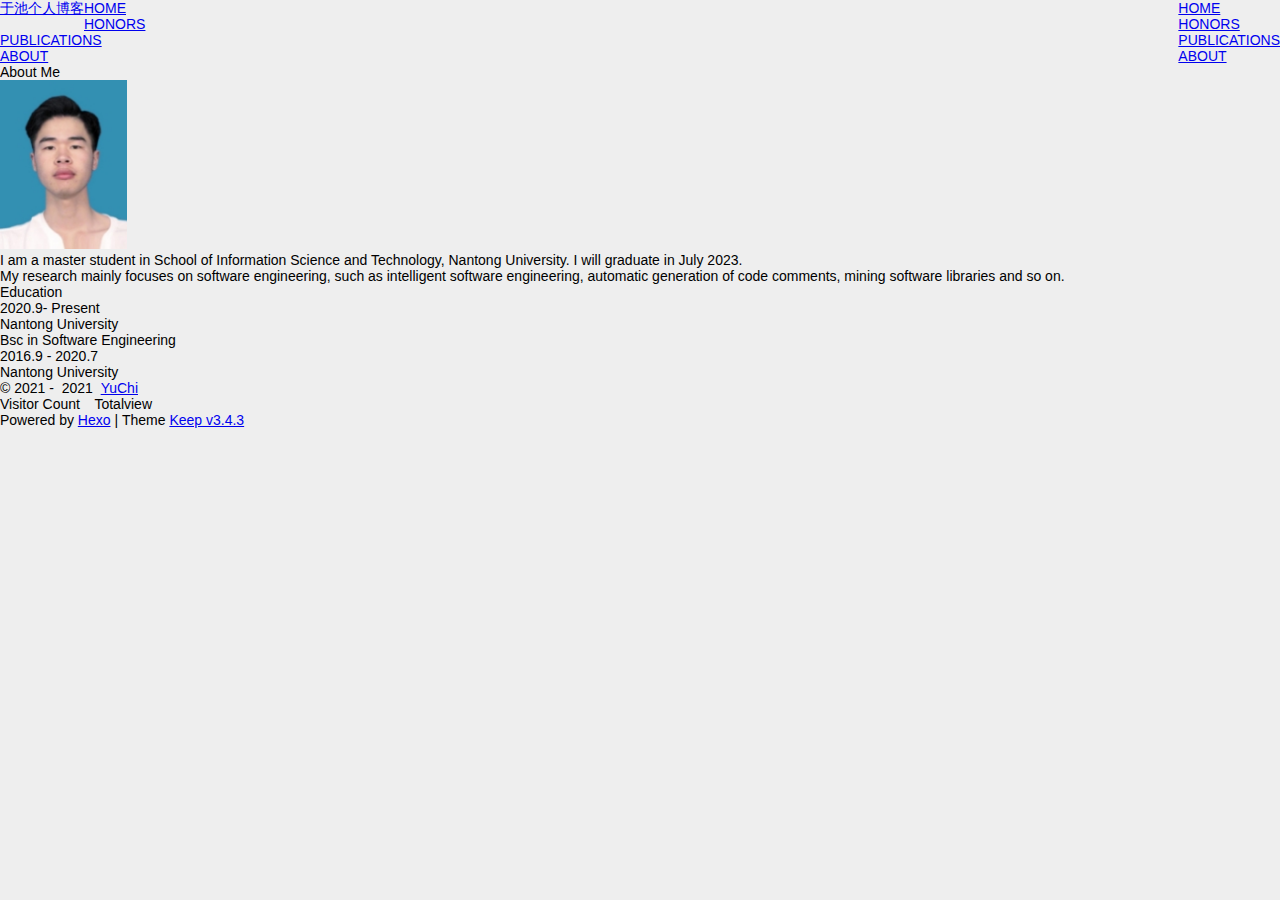
==== about/index.html @ d798348e "Site updated: 2021-12-23 14:51:44" ====
<!DOCTYPE html>
<html lang="en">
<head>
    <meta charset="utf-8">
    <meta name="viewport" content="width=device-width, initial-scale=1, maximum-scale=1">
    <meta name="keywords" content="Hexo Theme Keep">
    <meta name="description" content="Hexo Theme Keep">
    <meta name="author" content="YuChi">
    
    <title>
        
            About |
        
        于池个人博客
    </title>
    
<link rel="stylesheet" href="/css/style.css">

    <link rel="shortcut icon" href="/images/logo.svg">
    <link rel="stylesheet" href="//cdn.jsdelivr.net/npm/hexo-theme-keep@3.4.3/source/css/font-awesome.min.css">
    <script id="hexo-configurations">
    let KEEP = window.KEEP || {};
    KEEP.hexo_config = {"hostname":"example.com","root":"/","language":"en"};
    KEEP.theme_config = {"toc":{"enable":true,"number":true,"expand_all":true,"init_open":true},"style":{"primary_color":"#00CC66","avatar":"/images/touxiang.jpg","favicon":"/images/logo.svg","article_img_align":"left","left_side_width":"260px","content_max_width":"920px","hover":{"shadow":true,"scale":true},"first_screen":{"enable":true,"background_img":"/images/bg.svg","description":"Learning and loving it."},"scroll":{"progress_bar":{"enable":false},"percent":{"enable":true}}},"local_search":{"enable":false,"preload":false},"code_copy":{"enable":true,"style":"default"},"pjax":{"enable":true},"lazyload":{"enable":false},"version":"3.4.3"};
    KEEP.language_ago = {"second":"%s seconds ago","minute":"%s minutes ago","hour":"%s hours ago","day":"%s days ago","week":"%s weeks ago","month":"%s months ago","year":"%s years ago"};
  </script>
<meta name="generator" content="Hexo 5.4.0"></head>


<body>
<div class="progress-bar-container">
    

    
        <span class="pjax-progress-bar"></span>
        <span class="pjax-progress-icon">
            <i class="fas fa-circle-notch fa-spin"></i>
        </span>
    
</div>


<main class="page-container">

    

    <div class="page-main-content">

        <div class="page-main-content-top">
            <header class="header-wrapper">

    <div class="header-content">
        <div class="left">
            
            <a class="logo-title" href="/">
                于池个人博客
            </a>
        </div>

        <div class="right">
            <div class="pc">
                <ul class="menu-list">
                    
                        <li class="menu-item">
                            <a class=""
                               href="/"
                            >
                                HOME
                            </a>
                        </li>
                    
                        <li class="menu-item">
                            <a class=""
                               href="/honors"
                            >
                                HONORS
                            </a>
                        </li>
                    
                        <li class="menu-item">
                            <a class=""
                               href="/publications"
                            >
                                PUBLICATIONS
                            </a>
                        </li>
                    
                        <li class="menu-item">
                            <a class="active"
                               href="/about"
                            >
                                ABOUT
                            </a>
                        </li>
                    
                    
                </ul>
            </div>
            <div class="mobile">
                
                <div class="icon-item menu-bar">
                    <div class="menu-bar-middle"></div>
                </div>
            </div>
        </div>
    </div>

    <div class="header-drawer">
        <ul class="drawer-menu-list">
            
                <li class="drawer-menu-item flex-center">
                    <a class=""
                       href="/">HOME</a>
                </li>
            
                <li class="drawer-menu-item flex-center">
                    <a class=""
                       href="/honors">HONORS</a>
                </li>
            
                <li class="drawer-menu-item flex-center">
                    <a class=""
                       href="/publications">PUBLICATIONS</a>
                </li>
            
                <li class="drawer-menu-item flex-center">
                    <a class="active"
                       href="/about">ABOUT</a>
                </li>
            
        </ul>
    </div>

    <div class="window-mask"></div>

</header>


        </div>

        
        <div class="page-main-content-middle">

            
            <div class="main-content">

                
                    <div class="fade-in-down-animation">
    <div class="page-template-container">
        
        
        <div class="page-template-content markdown-body">
            
                <h2 id="About-Me"><a href="#About-Me" class="headerlink" title="About Me"></a>About Me</h2><img src="..\images\yc.jpg" alt="avatar" style="zoom: 99%;" />

<p>I am a master student in School of Information Science and Technology, Nantong University. I will graduate in July 2023.</p>
<p>My research mainly focuses on software engineering, such as intelligent software engineering, automatic generation of code comments, mining software libraries and so on.</p>
<h2 id="Education"><a href="#Education" class="headerlink" title="Education"></a>Education</h2><p>2020.9- Present</p>
<p>Nantong University</p>
<h5 id="Bsc-in-Software-Engineering"><a href="#Bsc-in-Software-Engineering" class="headerlink" title="Bsc in Software Engineering"></a>Bsc in Software Engineering</h5><p>2016.9 - 2020.7</p>
<p>Nantong University</p>

            
        </div>
        <div class="page-template-comments">
            
        </div>
    </div>
</div>


                
            </div>
            
        </div>
        
        <div class="page-main-content-bottom">
            <footer class="footer">
    <div class="info-container">
        <div class="copyright-info info-item">
            &copy;
            
              <span>2021</span>&nbsp;-&nbsp;
            
            2021&nbsp;<i class="fas fa-heart icon-animate"></i>&nbsp;<a href="/">YuChi</a>
        </div>
        
            <script async data-pjax src="//busuanzi.ibruce.info/busuanzi/2.3/busuanzi.pure.mini.js"></script>
            <div class="website-count info-item">
                
                    <span id="busuanzi_container_site_uv">
                        Visitor Count&nbsp;<span id="busuanzi_value_site_uv"></span>&ensp;
                    </span>
                
                
                    <span id="busuanzi_container_site_pv">
                        Totalview&nbsp;<span id="busuanzi_value_site_pv"></span>
                    </span>
                
            </div>
        
        <div class="theme-info info-item">
            Powered by <a target="_blank" href="https://hexo.io">Hexo</a>&nbsp;|&nbsp;Theme&nbsp;<a class="theme-version" target="_blank" href="https://github.com/XPoet/hexo-theme-keep">Keep v3.4.3</a>
        </div>
        
    </div>
</footer>

        </div>
    </div>

    

    <div class="right-bottom-side-tools">
        <div class="side-tools-container">
    <ul class="side-tools-list">
        <li class="tools-item tool-font-adjust-plus flex-center">
            <i class="fas fa-search-plus"></i>
        </li>

        <li class="tools-item tool-font-adjust-minus flex-center">
            <i class="fas fa-search-minus"></i>
        </li>

        <li class="tools-item tool-expand-width flex-center">
            <i class="fas fa-arrows-alt-h"></i>
        </li>

        <li class="tools-item tool-dark-light-toggle flex-center">
            <i class="fas fa-moon"></i>
        </li>

        <!-- rss -->
        

        

        <li class="tools-item tool-scroll-to-bottom flex-center">
            <i class="fas fa-arrow-down"></i>
        </li>
    </ul>

    <ul class="exposed-tools-list">
        <li class="tools-item tool-toggle-show flex-center">
            <i class="fas fa-cog fa-spin"></i>
        </li>
        
            <li class="tools-item tool-scroll-to-top flex-center">
                <i class="arrow-up fas fa-arrow-up"></i>
                <span class="percent"></span>
            </li>
        
    </ul>
</div>

    </div>

    

    <div class="image-viewer-container">
    <img src="">
</div>


    

</main>



<script src="//cdn.jsdelivr.net/npm/hexo-theme-keep@3.4.3/source/js/utils.js"></script><script src="//cdn.jsdelivr.net/npm/hexo-theme-keep@3.4.3/source/js/main.js"></script><script src="//cdn.jsdelivr.net/npm/hexo-theme-keep@3.4.3/source/js/header-shrink.js"></script><script src="//cdn.jsdelivr.net/npm/hexo-theme-keep@3.4.3/source/js/back2top.js"></script><script src="//cdn.jsdelivr.net/npm/hexo-theme-keep@3.4.3/source/js/dark-light-toggle.js"></script>




    <script src="//cdn.jsdelivr.net/npm/hexo-theme-keep@3.4.3/source/js/code-copy.js"></script>




<div class="post-scripts pjax">
    
</div>


    <script src="//cdn.jsdelivr.net/npm/hexo-theme-keep@3.4.3/source/js/libs/pjax.min.js"></script>
<script>
    window.addEventListener('DOMContentLoaded', () => {
        window.pjax = new Pjax({
            selectors: [
                'head title',
                '.page-container',
                '.pjax'
            ],
            history: true,
            debug: false,
            cacheBust: false,
            timeout: 0,
            analytics: false,
            currentUrlFullReload: false,
            scrollRestoration: false,
            // scrollTo: true,
        });

        document.addEventListener('pjax:send', () => {
            KEEP.utils.pjaxProgressBarStart();
        });

        document.addEventListener('pjax:complete', () => {
            KEEP.utils.pjaxProgressBarEnd();
            window.pjax.executeScripts(document.querySelectorAll('script[data-pjax], .pjax script'));
            KEEP.refresh();
        });
    });
</script>



</body>
</html>
---- css/style.css ----
body {
  width: 100%;
}
body:before,
body:after {
  content: "";
  display: table;
}
body:after {
  clear: both;
}
html,
body,
div,
span,
applet,
object,
iframe,
h1,
h2,
h3,
h4,
h5,
h6,
p,
blockquote,
pre,
a,
abbr,
acronym,
address,
big,
cite,
code,
del,
dfn,
em,
img,
ins,
kbd,
q,
s,
samp,
small,
strike,
strong,
sub,
sup,
tt,
var,
dl,
dt,
dd,
ol,
ul,
li,
fieldset,
form,
label,
legend,
table,
caption,
tbody,
tfoot,
thead,
tr,
th,
td {
  margin: 0;
  padding: 0;
  border: 0;
  outline: 0;
  font-weight: inherit;
  font-style: inherit;
  font-family: inherit;
  font-size: 100%;
  vertical-align: baseline;
}
body {
  line-height: 1;
  color: #000;
  background: #fff;
}
ol,
ul {
  list-style: none;
}
table {
  border-collapse: separate;
  border-spacing: 0;
  vertical-align: middle;
}
caption,
th,
td {
  text-align: left;
  font-weight: normal;
  vertical-align: middle;
}
a img {
  border: none;
}
input,
button {
  margin: 0;
  padding: 0;
}
input::-moz-focus-inner,
button::-moz-focus-inner {
  border: 0;
  padding: 0;
}
@font-face {
  font-family: FontAwesome;
  font-style: normal;
  font-weight: normal;
  src: url("fonts/fontawesome-webfont.eot?v=#4.0.3");
  src: url("fonts/fontawesome-webfont.eot?#iefix&v=#4.0.3") format("embedded-opentype"), url("fonts/fontawesome-webfont.woff?v=#4.0.3") format("woff"), url("fonts/fontawesome-webfont.ttf?v=#4.0.3") format("truetype"), url("fonts/fontawesome-webfont.svg#fontawesomeregular?v=#4.0.3") format("svg");
}
html,
body,
#container {
  height: 100%;
}
body {
  background: #eee;
  font: 14px -apple-system, BlinkMacSystemFont, "Segoe UI", "Roboto", "Oxygen", "Ubuntu", "Cantarell", "Fira Sans", "Droid Sans", "Helvetica Neue", sans-serif;
  -webkit-text-size-adjust: 100%;
}
.outer {
  max-width: 1220px;
  margin: 0 auto;
  padding: 0 20px;
}
.outer:before,
.outer:after {
  content: "";
  display: table;
}
.outer:after {
  clear: both;
}
.inner {
  display: inline;
  float: left;
  width: 98.33333333333333%;
  margin: 0 0.833333333333333%;
}
.left,
.alignleft {
  float: left;
}
.right,
.alignright {
  float: right;
}
.clear {
  clear: both;
}
#container {
  position: relative;
}
.mobile-nav-on {
  overflow: hidden;
}
#wrap {
  height: 100%;
  width: 100%;
  position: absolute;
  top: 0;
  left: 0;
  -webkit-transition: 0.2s ease-out;
  -moz-transition: 0.2s ease-out;
  -ms-transition: 0.2s ease-out;
  transition: 0.2s ease-out;
  z-index: 1;
  background: #eee;
}
.mobile-nav-on #wrap {
  left: 280px;
}
@media screen and (min-width: 768px) {
  #main {
    display: inline;
    float: left;
    width: 73.33333333333333%;
    margin: 0 0.833333333333333%;
  }
}
.article-date,
.article-category-link,
.archive-year,
.widget-title {
  text-decoration: none;
  text-transform: uppercase;
  letter-spacing: 2px;
  color: #999;
  margin-bottom: 1em;
  margin-left: 5px;
  line-height: 1em;
  text-shadow: 0 1px #fff;
  font-weight: bold;
}
.article-inner,
.archive-article-inner {
  background: #fff;
  -webkit-box-shadow: 1px 2px 3px #ddd;
  box-shadow: 1px 2px 3px #ddd;
  border: 1px solid #ddd;
  border-radius: 3px;
}
.article-entry h1,
.widget h1 {
  font-size: 2em;
}
.article-entry h2,
.widget h2 {
  font-size: 1.5em;
}
.article-entry h3,
.widget h3 {
  font-size: 1.3em;
}
.article-entry h4,
.widget h4 {
  font-size: 1.2em;
}
.article-entry h5,
.widget h5 {
  font-size: 1em;
}
.article-entry h6,
.widget h6 {
  font-size: 1em;
  color: #999;
}
.article-entry hr,
.widget hr {
  border: 1px dashed #ddd;
}
.article-entry strong,
.widget strong {
  font-weight: bold;
}
.article-entry em,
.widget em,
.article-entry cite,
.widget cite {
  font-style: italic;
}
.article-entry sup,
.widget sup,
.article-entry sub,
.widget sub {
  font-size: 0.75em;
  line-height: 0;
  position: relative;
  vertical-align: baseline;
}
.article-entry sup,
.widget sup {
  top: -0.5em;
}
.article-entry sub,
.widget sub {
  bottom: -0.2em;
}
.article-entry small,
.widget small {
  font-size: 0.85em;
}
.article-entry acronym,
.widget acronym,
.article-entry abbr,
.widget abbr {
  border-bottom: 1px dotted;
}
.article-entry ul,
.widget ul,
.article-entry ol,
.widget ol,
.article-entry dl,
.widget dl {
  margin: 0 20px;
  line-height: 1.6em;
}
.article-entry ul ul,
.widget ul ul,
.article-entry ol ul,
.widget ol ul,
.article-entry ul ol,
.widget ul ol,
.article-entry ol ol,
.widget ol ol {
  margin-top: 0;
  margin-bottom: 0;
}
.article-entry ul,
.widget ul {
  list-style: disc;
}
.article-entry ol,
.widget ol {
  list-style: decimal;
}
.article-entry dt,
.widget dt {
  font-weight: bold;
}
#header {
  height: 300px;
  position: relative;
  border-bottom: 1px solid #ddd;
}
#header:before,
#header:after {
  content: "";
  position: absolute;
  left: 0;
  right: 0;
  height: 40px;
}
#header:before {
  top: 0;
  background: -webkit-linear-gradient(rgba(0,0,0,0.2), transparent);
  background: -moz-linear-gradient(rgba(0,0,0,0.2), transparent);
  background: -ms-linear-gradient(rgba(0,0,0,0.2), transparent);
  background: linear-gradient(rgba(0,0,0,0.2), transparent);
}
#header:after {
  bottom: 0;
  background: -webkit-linear-gradient(transparent, rgba(0,0,0,0.2));
  background: -moz-linear-gradient(transparent, rgba(0,0,0,0.2));
  background: -ms-linear-gradient(transparent, rgba(0,0,0,0.2));
  background: linear-gradient(transparent, rgba(0,0,0,0.2));
}
#header-outer {
  height: 100%;
  position: relative;
}
#header-inner {
  position: relative;
  overflow: hidden;
}
#banner {
  position: absolute;
  top: 0;
  left: 0;
  width: 100%;
  height: 100%;
  background: url("images/banner.jpg") center #000;
  -webkit-background-size: cover;
  -moz-background-size: cover;
  background-size: cover;
  z-index: -1;
}
#header-title {
  text-align: center;
  height: 40px;
  position: absolute;
  top: 50%;
  left: 0;
  margin-top: -20px;
}
#logo,
#subtitle {
  text-decoration: none;
  color: #fff;
  font-weight: 300;
  text-shadow: 0 1px 4px rgba(0,0,0,0.3);
}
#logo {
  font-size: 40px;
  line-height: 40px;
  letter-spacing: 2px;
}
#subtitle {
  font-size: 16px;
  line-height: 16px;
  letter-spacing: 1px;
}
#subtitle-wrap {
  margin-top: 16px;
}
#main-nav {
  float: left;
  margin-left: -15px;
}
.nav-icon,
.main-nav-link {
  float: left;
  color: #fff;
  opacity: 0.6;
  text-decoration: none;
  text-shadow: 0 1px rgba(0,0,0,0.2);
  -webkit-transition: opacity 0.2s;
  -moz-transition: opacity 0.2s;
  -ms-transition: opacity 0.2s;
  transition: opacity 0.2s;
  display: block;
  padding: 20px 15px;
}
.nav-icon:hover,
.main-nav-link:hover {
  opacity: 1;
}
.nav-icon {
  font-family: FontAwesome;
  text-align: center;
  font-size: 14px;
  width: 14px;
  height: 14px;
  padding: 20px 15px;
  position: relative;
  cursor: pointer;
}
.main-nav-link {
  font-weight: 300;
  letter-spacing: 1px;
}
@media screen and (max-width: 479px) {
  .main-nav-link {
    display: none;
  }
}
#main-nav-toggle {
  display: none;
}
#main-nav-toggle:before {
  content: "\f0c9";
}
@media screen and (max-width: 479px) {
  #main-nav-toggle {
    display: block;
  }
}
#sub-nav {
  float: right;
  margin-right: -15px;
}
#nav-rss-link:before {
  content: "\f09e";
}
#nav-search-btn:before {
  content: "\f002";
}
#search-form-wrap {
  position: absolute;
  top: 15px;
  width: 150px;
  height: 30px;
  right: -150px;
  opacity: 0;
  -webkit-transition: 0.2s ease-out;
  -moz-transition: 0.2s ease-out;
  -ms-transition: 0.2s ease-out;
  transition: 0.2s ease-out;
}
#search-form-wrap.on {
  opacity: 1;
  right: 0;
}
@media screen and (max-width: 479px) {
  #search-form-wrap {
    width: 100%;
    right: -100%;
  }
}
.search-form {
  position: absolute;
  top: 0;
  left: 0;
  right: 0;
  background: #fff;
  padding: 5px 15px;
  border-radius: 15px;
  -webkit-box-shadow: 0 0 10px rgba(0,0,0,0.3);
  box-shadow: 0 0 10px rgba(0,0,0,0.3);
}
.search-form-input {
  border: none;
  background: none;
  color: #555;
  width: 100%;
  font: 13px -apple-system, BlinkMacSystemFont, "Segoe UI", "Roboto", "Oxygen", "Ubuntu", "Cantarell", "Fira Sans", "Droid Sans", "Helvetica Neue", sans-serif;
  outline: none;
}
.search-form-input::-webkit-search-results-decoration,
.search-form-input::-webkit-search-cancel-button {
  -webkit-appearance: none;
}
.search-form-submit {
  position: absolute;
  top: 50%;
  right: 10px;
  margin-top: -7px;
  font: 13px FontAwesome;
  border: none;
  background: none;
  color: #bbb;
  cursor: pointer;
}
.search-form-submit:hover,
.search-form-submit:focus {
  color: #777;
}
.article {
  margin: 50px 0;
}
.article-inner {
  overflow: hidden;
}
.article-meta:before,
.article-meta:after {
  content: "";
  display: table;
}
.article-meta:after {
  clear: both;
}
.article-date {
  float: left;
}
.article-category {
  float: left;
  line-height: 1em;
  color: #ccc;
  text-shadow: 0 1px #fff;
  margin-left: 8px;
}
.article-category:before {
  content: "\2022";
}
.article-category-link {
  margin: 0 12px 1em;
}
.article-header {
  padding: 20px 20px 0;
}
.article-title {
  text-decoration: none;
  font-size: 2em;
  font-weight: bold;
  color: #555;
  line-height: 1.1em;
  -webkit-transition: color 0.2s;
  -moz-transition: color 0.2s;
  -ms-transition: color 0.2s;
  transition: color 0.2s;
}
a.article-title:hover {
  color: #258fb8;
}
.article-entry {
  color: #555;
  padding: 0 20px;
}
.article-entry:before,
.article-entry:after {
  content: "";
  display: table;
}
.article-entry:after {
  clear: both;
}
.article-entry p,
.article-entry table {
  line-height: 1.6em;
  margin: 1.6em 0;
}
.article-entry h1,
.article-entry h2,
.article-entry h3,
.article-entry h4,
.article-entry h5,
.article-entry h6 {
  font-weight: bold;
}
.article-entry h1,
.article-entry h2,
.article-entry h3,
.article-entry h4,
.article-entry h5,
.article-entry h6 {
  line-height: 1.1em;
  margin: 1.1em 0;
}
.article-entry a {
  color: #258fb8;
  text-decoration: none;
}
.article-entry a:hover {
  text-decoration: underline;
}
.article-entry ul,
.article-entry ol,
.article-entry dl {
  margin-top: 1.6em;
  margin-bottom: 1.6em;
}
.article-entry img,
.article-entry video {
  max-width: 100%;
  height: auto;
  display: block;
  margin: auto;
}
.article-entry iframe {
  border: none;
}
.article-entry table {
  width: 100%;
  border-collapse: collapse;
  border-spacing: 0;
}
.article-entry th {
  font-weight: bold;
  border-bottom: 3px solid #ddd;
  padding-bottom: 0.5em;
}
.article-entry td {
  border-bottom: 1px solid #ddd;
  padding: 10px 0;
}
.article-entry blockquote {
  font-family: Georgia, "Times New Roman", serif;
  font-size: 1.4em;
  margin: 1.6em 20px;
  text-align: center;
}
.article-entry blockquote footer {
  font-size: 14px;
  margin: 1.6em 0;
  font-family: -apple-system, BlinkMacSystemFont, "Segoe UI", "Roboto", "Oxygen", "Ubuntu", "Cantarell", "Fira Sans", "Droid Sans", "Helvetica Neue", sans-serif;
}
.article-entry blockquote footer cite:before {
  content: "—";
  padding: 0 0.5em;
}
.article-entry .pullquote {
  text-align: left;
  width: 45%;
  margin: 0;
}
.article-entry .pullquote.left {
  margin-left: 0.5em;
  margin-right: 1em;
}
.article-entry .pullquote.right {
  margin-right: 0.5em;
  margin-left: 1em;
}
.article-entry .caption {
  color: #999;
  display: block;
  font-size: 0.9em;
  margin-top: 0.5em;
  position: relative;
  text-align: center;
}
.article-entry .video-container {
  position: relative;
  padding-top: 56.25%;
  height: 0;
  overflow: hidden;
}
.article-entry .video-container iframe,
.article-entry .video-container object,
.article-entry .video-container embed {
  position: absolute;
  top: 0;
  left: 0;
  width: 100%;
  height: 100%;
  margin-top: 0;
}
.article-more-link a {
  display: inline-block;
  line-height: 1em;
  padding: 6px 15px;
  border-radius: 15px;
  background: #eee;
  color: #999;
  text-shadow: 0 1px #fff;
  text-decoration: none;
}
.article-more-link a:hover {
  background: #258fb8;
  color: #fff;
  text-decoration: none;
  text-shadow: 0 1px #1e7293;
}
.article-footer {
  font-size: 0.85em;
  line-height: 1.6em;
  border-top: 1px solid #ddd;
  padding-top: 1.6em;
  margin: 0 20px 20px;
}
.article-footer:before,
.article-footer:after {
  content: "";
  display: table;
}
.article-footer:after {
  clear: both;
}
.article-footer a {
  color: #999;
  text-decoration: none;
}
.article-footer a:hover {
  color: #555;
}
.article-tag-list-item {
  float: left;
  margin-right: 10px;
}
.article-tag-list-link:before {
  content: "#";
}
.article-comment-link {
  float: right;
}
.article-comment-link:before {
  content: "\f075";
  font-family: FontAwesome;
  padding-right: 8px;
}
.article-share-link {
  cursor: pointer;
  float: right;
  margin-left: 20px;
}
.article-share-link:before {
  content: "\f064";
  font-family: FontAwesome;
  padding-right: 6px;
}
#article-nav {
  position: relative;
}
#article-nav:before,
#article-nav:after {
  content: "";
  display: table;
}
#article-nav:after {
  clear: both;
}
@media screen and (min-width: 768px) {
  #article-nav {
    margin: 50px 0;
  }
  #article-nav:before {
    width: 8px;
    height: 8px;
    position: absolute;
    top: 50%;
    left: 50%;
    margin-top: -4px;
    margin-left: -4px;
    content: "";
    border-radius: 50%;
    background: #ddd;
    -webkit-box-shadow: 0 1px 2px #fff;
    box-shadow: 0 1px 2px #fff;
  }
}
.article-nav-link-wrap {
  text-decoration: none;
  text-shadow: 0 1px #fff;
  color: #999;
  -webkit-box-sizing: border-box;
  -moz-box-sizing: border-box;
  box-sizing: border-box;
  margin-top: 50px;
  text-align: center;
  display: block;
}
.article-nav-link-wrap:hover {
  color: #555;
}
@media screen and (min-width: 768px) {
  .article-nav-link-wrap {
    width: 50%;
    margin-top: 0;
  }
}
@media screen and (min-width: 768px) {
  #article-nav-newer {
    float: left;
    text-align: right;
    padding-right: 20px;
  }
}
@media screen and (min-width: 768px) {
  #article-nav-older {
    float: right;
    text-align: left;
    padding-left: 20px;
  }
}
.article-nav-caption {
  text-transform: uppercase;
  letter-spacing: 2px;
  color: #ddd;
  line-height: 1em;
  font-weight: bold;
}
#article-nav-newer .article-nav-caption {
  margin-right: -2px;
}
.article-nav-title {
  font-size: 0.85em;
  line-height: 1.6em;
  margin-top: 0.5em;
}
.article-share-box {
  position: absolute;
  display: none;
  background: #fff;
  -webkit-box-shadow: 1px 2px 10px rgba(0,0,0,0.2);
  box-shadow: 1px 2px 10px rgba(0,0,0,0.2);
  border-radius: 3px;
  margin-left: -145px;
  overflow: hidden;
  z-index: 1;
}
.article-share-box.on {
  display: block;
}
.article-share-input {
  width: 100%;
  background: none;
  -webkit-box-sizing: border-box;
  -moz-box-sizing: border-box;
  box-sizing: border-box;
  font: 14px -apple-system, BlinkMacSystemFont, "Segoe UI", "Roboto", "Oxygen", "Ubuntu", "Cantarell", "Fira Sans", "Droid Sans", "Helvetica Neue", sans-serif;
  padding: 0 15px;
  color: #555;
  outline: none;
  border: 1px solid #ddd;
  border-radius: 3px 3px 0 0;
  height: 36px;
  line-height: 36px;
}
.article-share-links {
  background: #eee;
}
.article-share-links:before,
.article-share-links:after {
  content: "";
  display: table;
}
.article-share-links:after {
  clear: both;
}
.article-share-twitter,
.article-share-facebook,
.article-share-pinterest,
.article-share-google {
  width: 50px;
  height: 36px;
  display: block;
  float: left;
  position: relative;
  color: #999;
  text-shadow: 0 1px #fff;
}
.article-share-twitter:before,
.article-share-facebook:before,
.article-share-pinterest:before,
.article-share-google:before {
  font-size: 20px;
  font-family: FontAwesome;
  width: 20px;
  height: 20px;
  position: absolute;
  top: 50%;
  left: 50%;
  margin-top: -10px;
  margin-left: -10px;
  text-align: center;
}
.article-share-twitter:hover,
.article-share-facebook:hover,
.article-share-pinterest:hover,
.article-share-google:hover {
  color: #fff;
}
.article-share-twitter:before {
  content: "\f099";
}
.article-share-twitter:hover {
  background: #00aced;
  text-shadow: 0 1px #008abe;
}
.article-share-facebook:before {
  content: "\f09a";
}
.article-share-facebook:hover {
  background: #3b5998;
  text-shadow: 0 1px #2f477a;
}
.article-share-pinterest:before {
  content: "\f0d2";
}
.article-share-pinterest:hover {
  background: #cb2027;
  text-shadow: 0 1px #a21a1f;
}
.article-share-google:before {
  content: "\f0d5";
}
.article-share-google:hover {
  background: #dd4b39;
  text-shadow: 0 1px #be3221;
}
.article-gallery {
  background: #000;
  position: relative;
}
.article-gallery-photos {
  position: relative;
  overflow: hidden;
}
.article-gallery-img {
  display: none;
  max-width: 100%;
}
.article-gallery-img:first-child {
  display: block;
}
.article-gallery-img.loaded {
  position: absolute;
  display: block;
}
.article-gallery-img img {
  display: block;
  max-width: 100%;
  margin: 0 auto;
}
#comments {
  background: #fff;
  -webkit-box-shadow: 1px 2px 3px #ddd;
  box-shadow: 1px 2px 3px #ddd;
  padding: 20px;
  border: 1px solid #ddd;
  border-radius: 3px;
  margin: 50px 0;
}
#comments a {
  color: #258fb8;
}
.archives-wrap {
  margin: 50px 0;
}
.archives:before,
.archives:after {
  content: "";
  display: table;
}
.archives:after {
  clear: both;
}
.archive-year-wrap {
  margin-bottom: 1em;
}
.archives {
  -webkit-column-gap: 10px;
  -moz-column-gap: 10px;
  column-gap: 10px;
}
@media screen and (min-width: 480px) and (max-width: 767px) {
  .archives {
    -webkit-column-count: 2;
    -moz-column-count: 2;
    column-count: 2;
  }
}
@media screen and (min-width: 768px) {
  .archives {
    -webkit-column-count: 3;
    -moz-column-count: 3;
    column-count: 3;
  }
}
.archive-article {
  -webkit-column-break-inside: avoid;
  page-break-inside: avoid;
  overflow: hidden;
  break-inside: avoid-column;
}
.archive-article-inner {
  padding: 10px;
  margin-bottom: 15px;
}
.archive-article-title {
  text-decoration: none;
  font-weight: bold;
  color: #555;
  -webkit-transition: color 0.2s;
  -moz-transition: color 0.2s;
  -ms-transition: color 0.2s;
  transition: color 0.2s;
  line-height: 1.6em;
}
.archive-article-title:hover {
  color: #258fb8;
}
.archive-article-footer {
  margin-top: 1em;
}
.archive-article-date {
  color: #999;
  text-decoration: none;
  font-size: 0.85em;
  line-height: 1em;
  margin-bottom: 0.5em;
  display: block;
}
#page-nav {
  margin: 50px auto;
  background: #fff;
  -webkit-box-shadow: 1px 2px 3px #ddd;
  box-shadow: 1px 2px 3px #ddd;
  border: 1px solid #ddd;
  border-radius: 3px;
  text-align: center;
  color: #999;
  overflow: hidden;
}
#page-nav:before,
#page-nav:after {
  content: "";
  display: table;
}
#page-nav:after {
  clear: both;
}
#page-nav a,
#page-nav span {
  padding: 10px 20px;
  line-height: 1;
  height: 2ex;
}
#page-nav a {
  color: #999;
  text-decoration: none;
}
#page-nav a:hover {
  background: #999;
  color: #fff;
}
#page-nav .prev {
  float: left;
}
#page-nav .next {
  float: right;
}
#page-nav .page-number {
  display: inline-block;
}
@media screen and (max-width: 479px) {
  #page-nav .page-number {
    display: none;
  }
}
#page-nav .current {
  color: #555;
  font-weight: bold;
}
#page-nav .space {
  color: #ddd;
}
#footer {
  background: #262a30;
  padding: 50px 0;
  border-top: 1px solid #ddd;
  color: #999;
}
#footer a {
  color: #258fb8;
  text-decoration: none;
}
#footer a:hover {
  text-decoration: underline;
}
#footer-info {
  line-height: 1.6em;
  font-size: 0.85em;
}
.article-entry pre,
.article-entry .highlight {
  background: #2d2d2d;
  margin: 0 -20px;
  padding: 15px 20px;
  border-style: solid;
  border-color: #ddd;
  border-width: 1px 0;
  overflow: auto;
  color: #ccc;
  line-height: 22.400000000000002px;
}
.article-entry .highlight .gutter pre,
.article-entry .gist .gist-file .gist-data .line-numbers {
  color: #666;
  font-size: 0.85em;
}
.article-entry pre,
.article-entry code {
  font-family: "Source Code Pro", Consolas, Monaco, Menlo, Consolas, monospace;
}
.article-entry code {
  background: #eee;
  text-shadow: 0 1px #fff;
  padding: 0 0.3em;
}
.article-entry pre code {
  background: none;
  text-shadow: none;
  padding: 0;
}
.article-entry .highlight pre {
  border: none;
  margin: 0;
  padding: 0;
}
.article-entry .highlight table {
  margin: 0;
  width: auto;
}
.article-entry .highlight td {
  border: none;
  padding: 0;
}
.article-entry .highlight figcaption {
  font-size: 0.85em;
  color: #999;
  line-height: 1em;
  margin-bottom: 1em;
}
.article-entry .highlight figcaption:before,
.article-entry .highlight figcaption:after {
  content: "";
  display: table;
}
.article-entry .highlight figcaption:after {
  clear: both;
}
.article-entry .highlight figcaption a {
  float: right;
}
.article-entry .highlight .gutter pre {
  text-align: right;
  padding-right: 20px;
}
.article-entry .highlight .line {
  height: 22.400000000000002px;
}
.article-entry .highlight .line.marked {
  background: #515151;
}
.article-entry .gist {
  margin: 0 -20px;
  border-style: solid;
  border-color: #ddd;
  border-width: 1px 0;
  background: #2d2d2d;
  padding: 15px 20px 15px 0;
}
.article-entry .gist .gist-file {
  border: none;
  font-family: "Source Code Pro", Consolas, Monaco, Menlo, Consolas, monospace;
  margin: 0;
}
.article-entry .gist .gist-file .gist-data {
  background: none;
  border: none;
}
.article-entry .gist .gist-file .gist-data .line-numbers {
  background: none;
  border: none;
  padding: 0 20px 0 0;
}
.article-entry .gist .gist-file .gist-data .line-data {
  padding: 0 !important;
}
.article-entry .gist .gist-file .highlight {
  margin: 0;
  padding: 0;
  border: none;
}
.article-entry .gist .gist-file .gist-meta {
  background: #2d2d2d;
  color: #999;
  font: 0.85em -apple-system, BlinkMacSystemFont, "Segoe UI", "Roboto", "Oxygen", "Ubuntu", "Cantarell", "Fira Sans", "Droid Sans", "Helvetica Neue", sans-serif;
  text-shadow: 0 0;
  padding: 0;
  margin-top: 1em;
  margin-left: 20px;
}
.article-entry .gist .gist-file .gist-meta a {
  color: #258fb8;
  font-weight: normal;
}
.article-entry .gist .gist-file .gist-meta a:hover {
  text-decoration: underline;
}
pre .comment,
pre .title {
  color: #999;
}
pre .variable,
pre .attribute,
pre .tag,
pre .regexp,
pre .ruby .constant,
pre .xml .tag .title,
pre .xml .pi,
pre .xml .doctype,
pre .html .doctype,
pre .css .id,
pre .css .class,
pre .css .pseudo {
  color: #f2777a;
}
pre .number,
pre .preprocessor,
pre .built_in,
pre .literal,
pre .params,
pre .constant {
  color: #f99157;
}
pre .class,
pre .ruby .class .title,
pre .css .rules .attribute {
  color: #9c9;
}
pre .string,
pre .value,
pre .inheritance,
pre .header,
pre .ruby .symbol,
pre .xml .cdata {
  color: #9c9;
}
pre .css .hexcolor {
  color: #6cc;
}
pre .function,
pre .python .decorator,
pre .python .title,
pre .ruby .function .title,
pre .ruby .title .keyword,
pre .perl .sub,
pre .javascript .title,
pre .coffeescript .title {
  color: #69c;
}
pre .keyword,
pre .javascript .function {
  color: #c9c;
}
@media screen and (max-width: 479px) {
  #mobile-nav {
    position: absolute;
    top: 0;
    left: 0;
    width: 280px;
    height: 100%;
    background: #191919;
    border-right: 1px solid #fff;
  }
}
@media screen and (max-width: 479px) {
  .mobile-nav-link {
    display: block;
    color: #999;
    text-decoration: none;
    padding: 15px 20px;
    font-weight: bold;
  }
  .mobile-nav-link:hover {
    color: #fff;
  }
}
@media screen and (min-width: 768px) {
  #sidebar {
    display: inline;
    float: left;
    width: 23.333333333333332%;
    margin: 0 0.833333333333333%;
  }
}
.widget-wrap {
  margin: 50px 0;
}
.widget {
  color: #777;
  text-shadow: 0 1px #fff;
  background: #ddd;
  -webkit-box-shadow: 0 -1px 4px #ccc inset;
  box-shadow: 0 -1px 4px #ccc inset;
  border: 1px solid #ccc;
  padding: 15px;
  border-radius: 3px;
}
.widget a {
  color: #258fb8;
  text-decoration: none;
}
.widget a:hover {
  text-decoration: underline;
}
.widget ul ul,
.widget ol ul,
.widget dl ul,
.widget ul ol,
.widget ol ol,
.widget dl ol,
.widget ul dl,
.widget ol dl,
.widget dl dl {
  margin-left: 15px;
  list-style: disc;
}
.widget {
  line-height: 1.6em;
  word-wrap: break-word;
  font-size: 0.9em;
}
.widget ul,
.widget ol {
  list-style: none;
  margin: 0;
}
.widget ul ul,
.widget ol ul,
.widget ul ol,
.widget ol ol {
  margin: 0 20px;
}
.widget ul ul,
.widget ol ul {
  list-style: disc;
}
.widget ul ol,
.widget ol ol {
  list-style: decimal;
}
.category-list-count,
.tag-list-count,
.archive-list-count {
  padding-left: 5px;
  color: #999;
  font-size: 0.85em;
}
.category-list-count:before,
.tag-list-count:before,
.archive-list-count:before {
  content: "(";
}
.category-list-count:after,
.tag-list-count:after,
.archive-list-count:after {
  content: ")";
}
.tagcloud a {
  margin-right: 5px;
  display: inline-block;
}
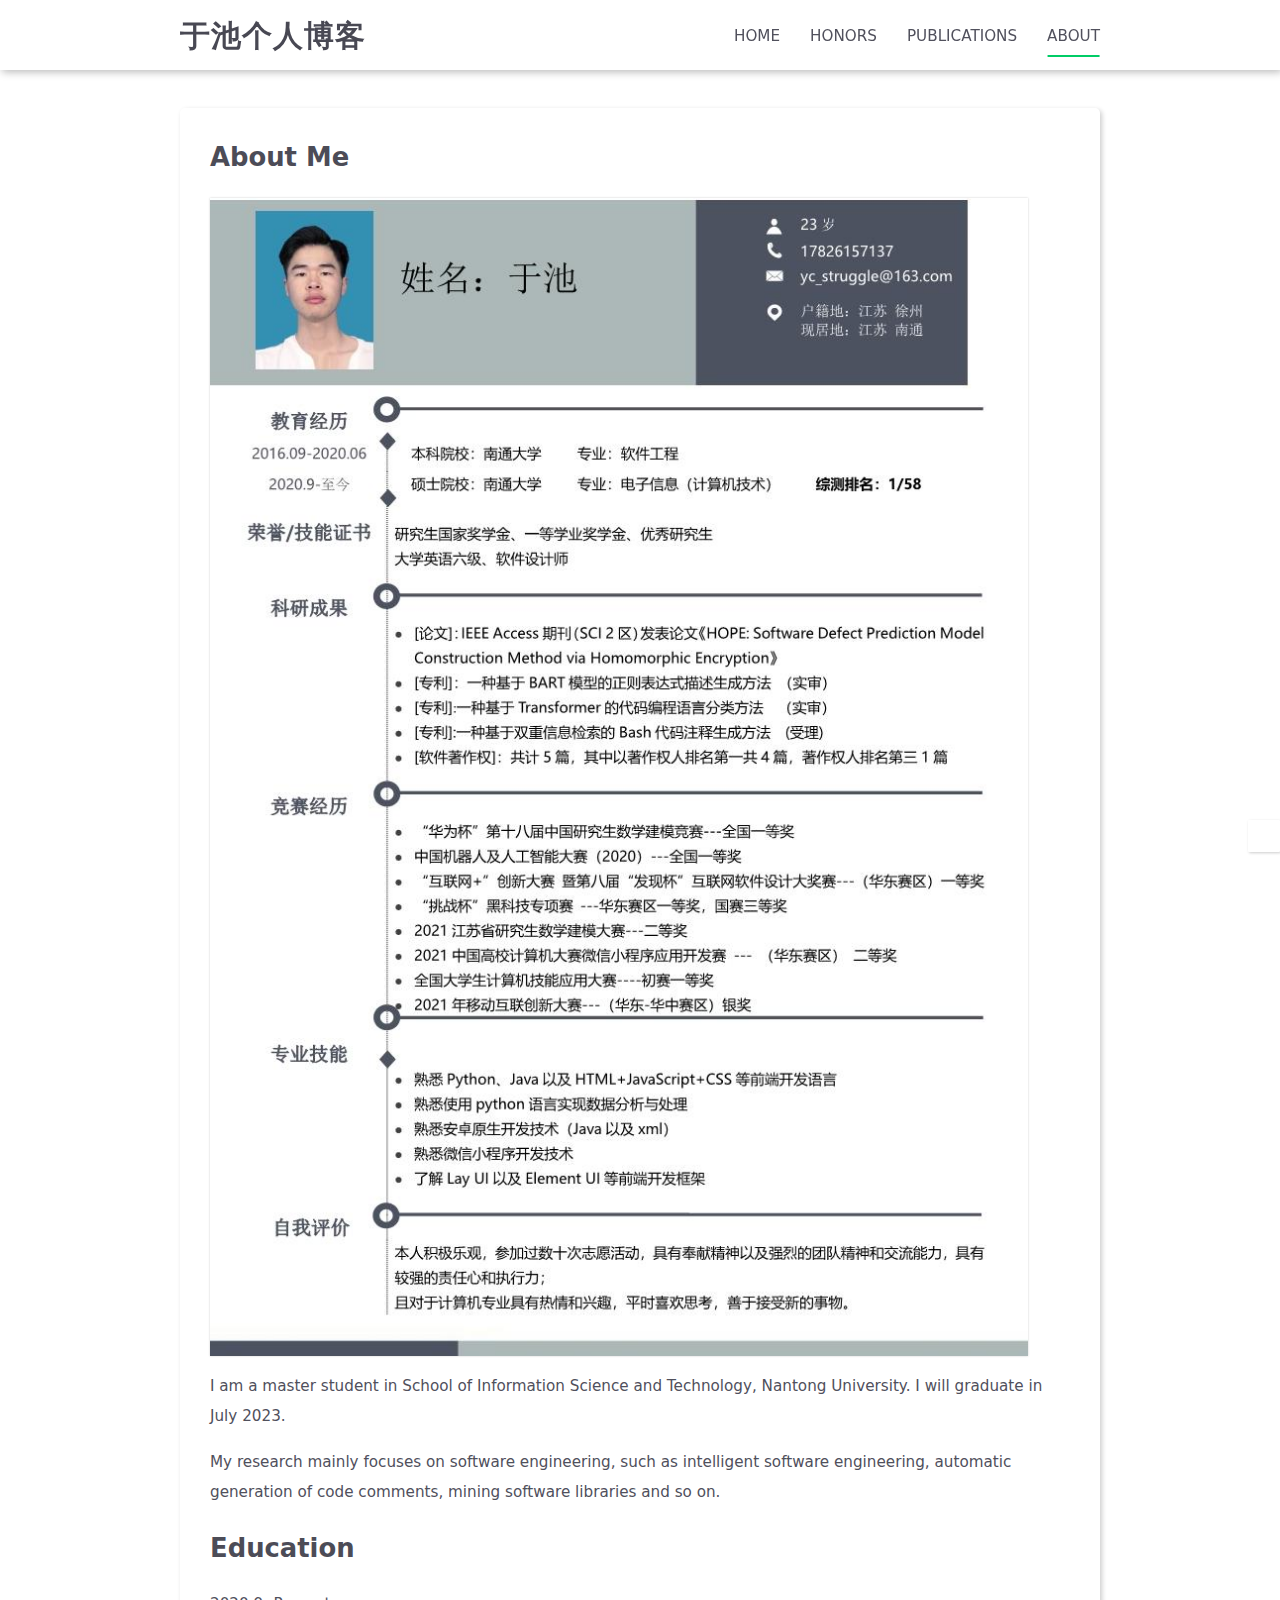
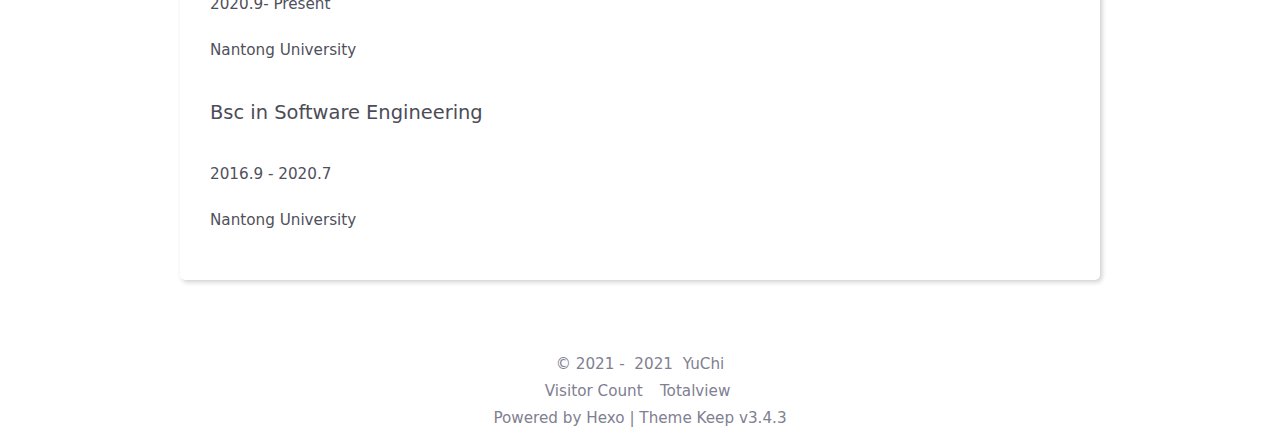
==== commit ee2b29f5: "Site updated: 2021-12-23 15:26:01" ====
--- a/about/index.html
+++ b/about/index.html
@@ -151,7 +151,7 @@
         
         <div class="page-template-content markdown-body">
             
-                <h2 id="About-Me"><a href="#About-Me" class="headerlink" title="About Me"></a>About Me</h2><img src="..\images\yc.jpg" alt="avatar" style="zoom: 99%;" />
+                <h2 id="About-Me"><a href="#About-Me" class="headerlink" title="About Me"></a>About Me</h2><img src="..\images\jianli.jpg" alt="avatar" style="zoom: 99%;" />
 
 <p>I am a master student in School of Information Science and Technology, Nantong University. I will graduate in July 2023.</p>
 <p>My research mainly focuses on software engineering, such as intelligent software engineering, automatic generation of code comments, mining software libraries and so on.</p>
--- a/css/style.css
+++ b/css/style.css
@@ -1,1216 +1,841 @@
+:root {
+  --background-color: #fff;
+  --second-background-color: #f7f7f7;
+  --primary-color: #0c6;
+  --first-text-color: #484853;
+  --second-text-color: #4c4c57;
+  --third-text-color: #808091;
+  --fourth-text-color: #ededef;
+  --default-text-color: #50505c;
+  --border-color: #b3b3b3;
+  --selection-color: #00eb75;
+  --shadow-color: rgba(0,0,0,0.2);
+  --shadow-hover-color: rgba(0,0,0,0.28);
+  --scrollbar-color: #595967;
+  --scroll-bar-bg-color: #e6e6e6;
+  --link-color: #484853;
+  --copyright-info-color: #c03;
+  --avatar-background-color: #06c;
+  --pjax-progress-bar-color: linear-gradient(45deg, #f10006, #ef5b00, #e59c01, #19ca05, #00cab5, #0264c8, #c303c3);
+}
+@media (prefers-color-scheme: light) {
+  :root {
+    --background-color: #fff;
+    --second-background-color: #f7f7f7;
+    --primary-color: #0c6;
+    --first-text-color: #484853;
+    --second-text-color: #4c4c57;
+    --third-text-color: #808091;
+    --fourth-text-color: #ededef;
+    --default-text-color: #50505c;
+    --border-color: #b3b3b3;
+    --selection-color: #00eb75;
+    --shadow-color: rgba(0,0,0,0.2);
+    --shadow-hover-color: rgba(0,0,0,0.28);
+    --scrollbar-color: #595967;
+    --scroll-bar-bg-color: #e6e6e6;
+    --link-color: #484853;
+    --copyright-info-color: #c03;
+    --avatar-background-color: #06c;
+    --pjax-progress-bar-color: linear-gradient(45deg, #f10006, #ef5b00, #e59c01, #19ca05, #00cab5, #0264c8, #c303c3);
+  }
+}
+@media (prefers-color-scheme: dark) {
+  :root {
+    --background-color: #383940;
+    --second-background-color: #32333a;
+    --primary-color: #0c6;
+    --first-text-color: #d2d2d7;
+    --second-text-color: #cbcbd1;
+    --third-text-color: #9595a2;
+    --fourth-text-color: #242429;
+    --default-text-color: #bebec6;
+    --border-color: #5c5e6a;
+    --selection-color: #00eb75;
+    --shadow-color: rgba(128,128,128,0.2);
+    --shadow-hover-color: rgba(128,128,128,0.28);
+    --scrollbar-color: #32333a;
+    --scroll-bar-bg-color: #5c5e6a;
+    --link-color: #c5c5cc;
+    --copyright-info-color: #a30029;
+    --avatar-background-color: #005cb8;
+    --pjax-progress-bar-color: linear-gradient(45deg, #ea404a, #ea722f, #e9a71f, #67e559, #18ecec, #1b85f1, #ee1dee);
+  }
+}
+.light-mode {
+  --background-color: #fff;
+  --second-background-color: #f7f7f7;
+  --primary-color: #0c6;
+  --first-text-color: #484853;
+  --second-text-color: #4c4c57;
+  --third-text-color: #808091;
+  --fourth-text-color: #ededef;
+  --default-text-color: #50505c;
+  --border-color: #b3b3b3;
+  --selection-color: #00eb75;
+  --shadow-color: rgba(0,0,0,0.2);
+  --shadow-hover-color: rgba(0,0,0,0.28);
+  --scrollbar-color: #595967;
+  --scroll-bar-bg-color: #e6e6e6;
+  --link-color: #484853;
+  --copyright-info-color: #c03;
+  --avatar-background-color: #06c;
+  --pjax-progress-bar-color: linear-gradient(45deg, #f10006, #ef5b00, #e59c01, #19ca05, #00cab5, #0264c8, #c303c3);
+}
+.dark-mode {
+  --background-color: #383940;
+  --second-background-color: #32333a;
+  --primary-color: #0c6;
+  --first-text-color: #d2d2d7;
+  --second-text-color: #cbcbd1;
+  --third-text-color: #9595a2;
+  --fourth-text-color: #242429;
+  --default-text-color: #bebec6;
+  --border-color: #5c5e6a;
+  --selection-color: #00eb75;
+  --shadow-color: rgba(128,128,128,0.2);
+  --shadow-hover-color: rgba(128,128,128,0.28);
+  --scrollbar-color: #32333a;
+  --scroll-bar-bg-color: #5c5e6a;
+  --link-color: #c5c5cc;
+  --copyright-info-color: #a30029;
+  --avatar-background-color: #005cb8;
+  --pjax-progress-bar-color: linear-gradient(45deg, #ea404a, #ea722f, #e9a71f, #67e559, #18ecec, #1b85f1, #ee1dee);
+}
+.fade-in-down-animation {
+  animation-fill-mode: both;
+  animation-duration: 1s;
+  animation-name: fade-in-down;
+}
+.title-hover-animation {
+  display: inline-block;
+  position: relative;
+  border-bottom: none;
+  line-height: 1.3;
+  vertical-align: top;
+  color: var(--second-text-color);
+}
+.title-hover-animation::before {
+  content: "";
+  position: absolute;
+  width: 100%;
+  height: 2px;
+  bottom: -4px;
+  left: 0;
+  background-color: var(--second-text-color);
+  visibility: hidden;
+  transform: scaleX(0);
+  transition-property: color, background, box-shadow, border-color, visibility, transform;
+  transition-delay: 0s, 0s, 0s, 0s, 0s, 0s;
+  transition-duration: 0.2s, 0.2s, 0.2s, 0.2s, 0.2s, 0.2s;
+  transition-timing-function: ease, ease, ease, ease, ease-in-out, ease-in-out;
+}
+.title-hover-animation:hover::before {
+  visibility: visible;
+  transform: scaleX(1);
+}
+@-moz-keyframes fade-in-down {
+  0% {
+    opacity: 0;
+    transform: translateY(-50px);
+  }
+  100% {
+    opacity: 1;
+    transform: translateY(0);
+  }
+}
+@-webkit-keyframes fade-in-down {
+  0% {
+    opacity: 0;
+    transform: translateY(-50px);
+  }
+  100% {
+    opacity: 1;
+    transform: translateY(0);
+  }
+}
+@-o-keyframes fade-in-down {
+  0% {
+    opacity: 0;
+    transform: translateY(-50px);
+  }
+  100% {
+    opacity: 1;
+    transform: translateY(0);
+  }
+}
+@keyframes fade-in-down {
+  0% {
+    opacity: 0;
+    transform: translateY(-50px);
+  }
+  100% {
+    opacity: 1;
+    transform: translateY(0);
+  }
+}
+@-moz-keyframes icon-animate {
+  0%, 100% {
+    transform: scale(1);
+  }
+  10%, 30% {
+    transform: scale(0.88);
+  }
+  20%, 40%, 60%, 80% {
+    transform: scale(1.08);
+  }
+  50%, 70% {
+    transform: scale(1.08);
+  }
+}
+@-webkit-keyframes icon-animate {
+  0%, 100% {
+    transform: scale(1);
+  }
+  10%, 30% {
+    transform: scale(0.88);
+  }
+  20%, 40%, 60%, 80% {
+    transform: scale(1.08);
+  }
+  50%, 70% {
+    transform: scale(1.08);
+  }
+}
+@-o-keyframes icon-animate {
+  0%, 100% {
+    transform: scale(1);
+  }
+  10%, 30% {
+    transform: scale(0.88);
+  }
+  20%, 40%, 60%, 80% {
+    transform: scale(1.08);
+  }
+  50%, 70% {
+    transform: scale(1.08);
+  }
+}
+@keyframes icon-animate {
+  0%, 100% {
+    transform: scale(1);
+  }
+  10%, 30% {
+    transform: scale(0.88);
+  }
+  20%, 40%, 60%, 80% {
+    transform: scale(1.08);
+  }
+  50%, 70% {
+    transform: scale(1.08);
+  }
+}
+* {
+  transition-property: color, background, box-shadow, border-color;
+  transition-delay: 0s, 0s, 0s, 0s;
+  transition-duration: 0.2s, 0.2s, 0.2s, 0.2s;
+  transition-timing-function: ease, ease, ease, ease;
+}
+*::-webkit-scrollbar {
+  width: 6px;
+  height: 6px;
+  transition: all 0.2s ease;
+}
+*::-webkit-scrollbar-thumb {
+  background: var(--scrollbar-color);
+  border-radius: 1px;
+}
+*::-webkit-scrollbar-track {
+  background: var(--scroll-bar-bg-color);
+}
+html,
 body {
-  width: 100%;
-}
-body:before,
-body:after {
-  content: "";
-  display: table;
-}
-body:after {
-  clear: both;
-}
-html,
-body,
-div,
-span,
-applet,
-object,
-iframe,
-h1,
-h2,
-h3,
-h4,
-h5,
-h6,
-p,
-blockquote,
-pre,
-a,
-abbr,
-acronym,
-address,
-big,
-cite,
-code,
-del,
-dfn,
-em,
-img,
-ins,
-kbd,
-q,
-s,
-samp,
-small,
-strike,
-strong,
-sub,
-sup,
-tt,
-var,
-dl,
-dt,
-dd,
-ol,
-ul,
-li,
-fieldset,
-form,
-label,
-legend,
-table,
-caption,
-tbody,
-tfoot,
-thead,
-tr,
-th,
-td {
   margin: 0;
   padding: 0;
+  color: var(--default-text-color);
+  background: var(--background-color);
+  font-family: Optima-Regular, Optima, -apple-system, system-ui, Segoe UI, Roboto, Ubuntu, Cantarell, Noto Sans, sans-serif, BlinkMacSystemFont, Helvetica Neue, PingFang SC, Hiragino Sans GB, Microsoft YaHei, Arial;
+  font-weight: 400;
+  font-size: 15.2px;
+  line-height: 22px;
+}
+html::-webkit-scrollbar,
+body::-webkit-scrollbar {
+  width: 8px;
+  height: 8px;
+}
+@media (max-width: 780px) {
+  html,
+  body {
+    font-size: 14.591999999999999px;
+    line-height: 21.119999999999997px;
+  }
+}
+@media (max-width: 500px) {
+  html,
+  body {
+    font-size: 13.68px;
+    line-height: 19.8px;
+  }
+}
+::selection {
+  background: var(--selection-color);
+  color: #fff;
+}
+ul,
+ol,
+li {
+  padding: 0;
+  margin: 0;
+  list-style: none;
+}
+a {
+  text-decoration: none;
+  color: var(--default-text-color);
+}
+a i,
+a span {
+  color: var(--default-text-color);
+}
+a:hover,
+a:active {
+  text-decoration: none !important;
+  color: var(--primary-color);
+}
+a:hover i,
+a:active i,
+a:hover span,
+a:active span {
+  color: var(--primary-color);
+}
+img[lazyload] {
+  padding: 10px;
+  margin: 20px auto !important;
+  cursor: not-allowed;
+  pointer-events: none;
+}
+button {
+  padding: 0;
+  margin: 0;
   border: 0;
-  outline: 0;
-  font-weight: inherit;
-  font-style: inherit;
-  font-family: inherit;
-  font-size: 100%;
-  vertical-align: baseline;
-}
-body {
-  line-height: 1;
-  color: #000;
-  background: #fff;
-}
-ol,
-ul {
-  list-style: none;
-}
-table {
-  border-collapse: separate;
-  border-spacing: 0;
-  vertical-align: middle;
-}
-caption,
-th,
-td {
-  text-align: left;
-  font-weight: normal;
-  vertical-align: middle;
-}
-a img {
-  border: none;
-}
-input,
-button {
-  margin: 0;
-  padding: 0;
-}
-input::-moz-focus-inner,
-button::-moz-focus-inner {
-  border: 0;
-  padding: 0;
-}
-@font-face {
-  font-family: FontAwesome;
-  font-style: normal;
-  font-weight: normal;
-  src: url("fonts/fontawesome-webfont.eot?v=#4.0.3");
-  src: url("fonts/fontawesome-webfont.eot?#iefix&v=#4.0.3") format("embedded-opentype"), url("fonts/fontawesome-webfont.woff?v=#4.0.3") format("woff"), url("fonts/fontawesome-webfont.ttf?v=#4.0.3") format("truetype"), url("fonts/fontawesome-webfont.svg#fontawesomeregular?v=#4.0.3") format("svg");
-}
-html,
-body,
-#container {
-  height: 100%;
-}
-body {
-  background: #eee;
-  font: 14px -apple-system, BlinkMacSystemFont, "Segoe UI", "Roboto", "Oxygen", "Ubuntu", "Cantarell", "Fira Sans", "Droid Sans", "Helvetica Neue", sans-serif;
-  -webkit-text-size-adjust: 100%;
-}
-.outer {
-  max-width: 1220px;
-  margin: 0 auto;
-  padding: 0 20px;
-}
-.outer:before,
-.outer:after {
-  content: "";
-  display: table;
-}
-.outer:after {
-  clear: both;
-}
-.inner {
-  display: inline;
-  float: left;
-  width: 98.33333333333333%;
-  margin: 0 0.833333333333333%;
-}
-.left,
-.alignleft {
-  float: left;
-}
-.right,
-.alignright {
-  float: right;
+  outline: none;
+  cursor: pointer;
+  background: transparent;
+}
+.btn {
+  display: inline-block;
+  position: relative;
+  text-align: center;
+  cursor: pointer;
+  white-space: nowrap;
+  border-radius: 5px;
+  padding: 8px 16px;
+  background: var(--background-color);
+  box-shadow: 2px 2px 5px var(--shadow-color);
+  transition-property: color, background, box-shadow, border-color, transform;
+  transition-delay: 0s, 0s, 0s, 0s, 0s;
+  transition-duration: 0.2s, 0.2s, 0.2s, 0.2s, 0.2s;
+  transition-timing-function: ease, ease, ease, ease, linear;
+}
+.btn:hover {
+  transform: scaleX(1.06) scaleY(1.06);
+  box-shadow: 2px 2px 8px var(--shadow-hover-color);
+}
+.btn:hover {
+  color: var(--background-color);
+  background: var(--primary-color);
+}
+.flex-center {
+  display: flex;
+  justify-content: center;
+  align-items: center;
 }
 .clear {
   clear: both;
 }
-#container {
+.markdown-body {
+  font-size: 1rem;
+}
+.markdown-body blockquote {
+  box-sizing: border-box;
+  border-left: 5px solid var(--default-text-color);
+  margin: 20px 0;
+  color: var(--default-text-color);
+  background: var(--second-background-color);
+}
+.markdown-body blockquote p,
+.markdown-body blockquote ul,
+.markdown-body blockquote ol {
+  padding: 5px 5px 5px 10px;
+}
+.markdown-body p {
+  line-height: 2;
+  color: var(--default-text-color);
+}
+.markdown-body a {
   position: relative;
-}
-.mobile-nav-on {
-  overflow: hidden;
-}
-#wrap {
-  height: 100%;
-  width: 100%;
-  position: absolute;
-  top: 0;
-  left: 0;
-  -webkit-transition: 0.2s ease-out;
-  -moz-transition: 0.2s ease-out;
-  -ms-transition: 0.2s ease-out;
-  transition: 0.2s ease-out;
-  z-index: 1;
-  background: #eee;
-}
-.mobile-nav-on #wrap {
-  left: 280px;
-}
-@media screen and (min-width: 768px) {
-  #main {
-    display: inline;
-    float: left;
-    width: 73.33333333333333%;
-    margin: 0 0.833333333333333%;
-  }
-}
-.article-date,
-.article-category-link,
-.archive-year,
-.widget-title {
+  outline: 0;
   text-decoration: none;
-  text-transform: uppercase;
-  letter-spacing: 2px;
-  color: #999;
-  margin-bottom: 1em;
-  margin-left: 5px;
-  line-height: 1em;
-  text-shadow: 0 1px #fff;
-  font-weight: bold;
-}
-.article-inner,
-.archive-article-inner {
-  background: #fff;
-  -webkit-box-shadow: 1px 2px 3px #ddd;
-  box-shadow: 1px 2px 3px #ddd;
-  border: 1px solid #ddd;
-  border-radius: 3px;
-}
-.article-entry h1,
-.widget h1 {
-  font-size: 2em;
-}
-.article-entry h2,
-.widget h2 {
-  font-size: 1.5em;
-}
-.article-entry h3,
-.widget h3 {
-  font-size: 1.3em;
-}
-.article-entry h4,
-.widget h4 {
-  font-size: 1.2em;
-}
-.article-entry h5,
-.widget h5 {
-  font-size: 1em;
-}
-.article-entry h6,
-.widget h6 {
-  font-size: 1em;
-  color: #999;
-}
-.article-entry hr,
-.widget hr {
-  border: 1px dashed #ddd;
-}
-.article-entry strong,
-.widget strong {
-  font-weight: bold;
-}
-.article-entry em,
-.widget em,
-.article-entry cite,
-.widget cite {
-  font-style: italic;
-}
-.article-entry sup,
-.widget sup,
-.article-entry sub,
-.widget sub {
-  font-size: 0.75em;
-  line-height: 0;
+  overflow-wrap: break-word;
+  cursor: pointer;
+  border-bottom: 1px solid var(--third-text-color);
+  box-sizing: border-box;
+  padding-bottom: 2px;
+}
+.markdown-body a .fas,
+.markdown-body a .far,
+.markdown-body a fab {
+  margin: 0 2px 0 6px;
   position: relative;
-  vertical-align: baseline;
-}
-.article-entry sup,
-.widget sup {
-  top: -0.5em;
-}
-.article-entry sub,
-.widget sub {
-  bottom: -0.2em;
-}
-.article-entry small,
-.widget small {
-  font-size: 0.85em;
-}
-.article-entry acronym,
-.widget acronym,
-.article-entry abbr,
-.widget abbr {
-  border-bottom: 1px dotted;
-}
-.article-entry ul,
-.widget ul,
-.article-entry ol,
-.widget ol,
-.article-entry dl,
-.widget dl {
-  margin: 0 20px;
-  line-height: 1.6em;
-}
-.article-entry ul ul,
-.widget ul ul,
-.article-entry ol ul,
-.widget ol ul,
-.article-entry ul ol,
-.widget ul ol,
-.article-entry ol ol,
-.widget ol ol {
-  margin-top: 0;
-  margin-bottom: 0;
-}
-.article-entry ul,
-.widget ul {
+  color: var(--third-text-color);
+  font-size: 0.88rem;
+}
+.markdown-body a:hover {
+  text-decoration: underline;
+}
+.markdown-body a:hover::after {
+  background: var(--primary-color);
+}
+.markdown-body strong {
+  color: var(--default-text-color);
+}
+.markdown-body em {
+  color: var(--default-text-color);
+}
+.markdown-body ul > li,
+.markdown-body ol > li {
+  margin-left: 16px;
+  line-height: 2rem;
+}
+.markdown-body ul li {
   list-style: disc;
 }
-.article-entry ol,
-.widget ol {
+.markdown-body ul li ul li {
+  list-style: circle;
+}
+.markdown-body ul li ul li ul li {
+  list-style: square;
+}
+.markdown-body ol li {
   list-style: decimal;
 }
-.article-entry dt,
-.widget dt {
-  font-weight: bold;
-}
-#header {
-  height: 300px;
-  position: relative;
-  border-bottom: 1px solid #ddd;
-}
-#header:before,
-#header:after {
-  content: "";
-  position: absolute;
-  left: 0;
-  right: 0;
-  height: 40px;
-}
-#header:before {
-  top: 0;
-  background: -webkit-linear-gradient(rgba(0,0,0,0.2), transparent);
-  background: -moz-linear-gradient(rgba(0,0,0,0.2), transparent);
-  background: -ms-linear-gradient(rgba(0,0,0,0.2), transparent);
-  background: linear-gradient(rgba(0,0,0,0.2), transparent);
-}
-#header:after {
-  bottom: 0;
-  background: -webkit-linear-gradient(transparent, rgba(0,0,0,0.2));
-  background: -moz-linear-gradient(transparent, rgba(0,0,0,0.2));
-  background: -ms-linear-gradient(transparent, rgba(0,0,0,0.2));
-  background: linear-gradient(transparent, rgba(0,0,0,0.2));
-}
-#header-outer {
-  height: 100%;
-  position: relative;
-}
-#header-inner {
-  position: relative;
-  overflow: hidden;
-}
-#banner {
-  position: absolute;
-  top: 0;
-  left: 0;
-  width: 100%;
-  height: 100%;
-  background: url("images/banner.jpg") center #000;
-  -webkit-background-size: cover;
-  -moz-background-size: cover;
-  background-size: cover;
-  z-index: -1;
-}
-#header-title {
-  text-align: center;
-  height: 40px;
-  position: absolute;
-  top: 50%;
-  left: 0;
-  margin-top: -20px;
-}
-#logo,
-#subtitle {
-  text-decoration: none;
-  color: #fff;
-  font-weight: 300;
-  text-shadow: 0 1px 4px rgba(0,0,0,0.3);
-}
-#logo {
-  font-size: 40px;
-  line-height: 40px;
-  letter-spacing: 2px;
-}
-#subtitle {
-  font-size: 16px;
-  line-height: 16px;
-  letter-spacing: 1px;
-}
-#subtitle-wrap {
-  margin-top: 16px;
-}
-#main-nav {
-  float: left;
-  margin-left: -15px;
-}
-.nav-icon,
-.main-nav-link {
-  float: left;
-  color: #fff;
-  opacity: 0.6;
-  text-decoration: none;
-  text-shadow: 0 1px rgba(0,0,0,0.2);
-  -webkit-transition: opacity 0.2s;
-  -moz-transition: opacity 0.2s;
-  -ms-transition: opacity 0.2s;
-  transition: opacity 0.2s;
+.markdown-body ol li ol li {
+  list-style: upper-alpha;
+}
+.markdown-body ol li ol li ol li {
+  list-style: upper-roman;
+}
+.markdown-body li {
+  color: var(--default-text-color);
+}
+.markdown-body h1,
+.markdown-body h2,
+.markdown-body h3,
+.markdown-body h4,
+.markdown-body h5,
+.markdown-body h6 {
+  color: var(--second-text-color);
+  line-height: 1.5;
+}
+@media (max-width: 780px) {
+  .markdown-body h1,
+  .markdown-body h2,
+  .markdown-body h3,
+  .markdown-body h4,
+  .markdown-body h5,
+  .markdown-body h6 {
+    line-height: 1.25;
+  }
+}
+.markdown-body h1 {
+  font-size: 1.8rem;
+  font-weight: 600;
+}
+@media (max-width: 780px) {
+  .markdown-body h1 {
+    font-size: 1.7rem;
+  }
+}
+.markdown-body h2 {
+  font-size: 1.7rem;
+  font-weight: 600;
+}
+@media (max-width: 780px) {
+  .markdown-body h2 {
+    font-size: 1.6rem;
+  }
+}
+.markdown-body h3 {
+  font-size: 1.6rem;
+  font-weight: 550;
+}
+@media (max-width: 780px) {
+  .markdown-body h3 {
+    font-size: 1.5rem;
+  }
+}
+.markdown-body h4 {
+  font-size: 1.5rem;
+  font-weight: 550;
+}
+@media (max-width: 780px) {
+  .markdown-body h4 {
+    font-size: 1.4rem;
+  }
+}
+.markdown-body h5 {
+  font-size: 1.28rem;
+  font-weight: 500;
+}
+@media (max-width: 780px) {
+  .markdown-body h5 {
+    font-size: 1.18rem;
+  }
+}
+.markdown-body h6 {
+  font-size: 1.2rem;
+  font-weight: 500;
+  line-height: 1.2;
+}
+@media (max-width: 780px) {
+  .markdown-body h6 {
+    font-size: 1.1rem;
+    line-height: 1.1;
+  }
+}
+.markdown-body img {
+  box-sizing: border-box;
+  max-width: 100%;
+  cursor: zoom-in;
   display: block;
-  padding: 20px 15px;
-}
-.nav-icon:hover,
-.main-nav-link:hover {
-  opacity: 1;
-}
-.nav-icon {
-  font-family: FontAwesome;
-  text-align: center;
-  font-size: 14px;
-  width: 14px;
-  height: 14px;
-  padding: 20px 15px;
-  position: relative;
-  cursor: pointer;
-}
-.main-nav-link {
-  font-weight: 300;
-  letter-spacing: 1px;
-}
-@media screen and (max-width: 479px) {
-  .main-nav-link {
-    display: none;
-  }
-}
-#main-nav-toggle {
-  display: none;
-}
-#main-nav-toggle:before {
-  content: "\f0c9";
-}
-@media screen and (max-width: 479px) {
-  #main-nav-toggle {
-    display: block;
-  }
-}
-#sub-nav {
-  float: right;
-  margin-right: -15px;
-}
-#nav-rss-link:before {
-  content: "\f09e";
-}
-#nav-search-btn:before {
-  content: "\f002";
-}
-#search-form-wrap {
-  position: absolute;
-  top: 15px;
-  width: 150px;
-  height: 30px;
-  right: -150px;
-  opacity: 0;
-  -webkit-transition: 0.2s ease-out;
-  -moz-transition: 0.2s ease-out;
-  -ms-transition: 0.2s ease-out;
-  transition: 0.2s ease-out;
-}
-#search-form-wrap.on {
-  opacity: 1;
-  right: 0;
-}
-@media screen and (max-width: 479px) {
-  #search-form-wrap {
-    width: 100%;
-    right: -100%;
-  }
-}
-.search-form {
-  position: absolute;
-  top: 0;
-  left: 0;
-  right: 0;
-  background: #fff;
-  padding: 5px 15px;
-  border-radius: 15px;
-  -webkit-box-shadow: 0 0 10px rgba(0,0,0,0.3);
-  box-shadow: 0 0 10px rgba(0,0,0,0.3);
-}
-.search-form-input {
-  border: none;
-  background: none;
-  color: #555;
-  width: 100%;
-  font: 13px -apple-system, BlinkMacSystemFont, "Segoe UI", "Roboto", "Oxygen", "Ubuntu", "Cantarell", "Fira Sans", "Droid Sans", "Helvetica Neue", sans-serif;
-  outline: none;
-}
-.search-form-input::-webkit-search-results-decoration,
-.search-form-input::-webkit-search-cancel-button {
-  -webkit-appearance: none;
-}
-.search-form-submit {
-  position: absolute;
-  top: 50%;
-  right: 10px;
-  margin-top: -7px;
-  font: 13px FontAwesome;
-  border: none;
-  background: none;
-  color: #bbb;
-  cursor: pointer;
-}
-.search-form-submit:hover,
-.search-form-submit:focus {
-  color: #777;
-}
-.article {
-  margin: 50px 0;
-}
-.article-inner {
-  overflow: hidden;
-}
-.article-meta:before,
-.article-meta:after {
-  content: "";
-  display: table;
-}
-.article-meta:after {
-  clear: both;
-}
-.article-date {
-  float: left;
-}
-.article-category {
-  float: left;
-  line-height: 1em;
-  color: #ccc;
-  text-shadow: 0 1px #fff;
-  margin-left: 8px;
-}
-.article-category:before {
-  content: "\2022";
-}
-.article-category-link {
-  margin: 0 12px 1em;
-}
-.article-header {
-  padding: 20px 20px 0;
-}
-.article-title {
-  text-decoration: none;
-  font-size: 2em;
-  font-weight: bold;
-  color: #555;
-  line-height: 1.1em;
-  -webkit-transition: color 0.2s;
-  -moz-transition: color 0.2s;
-  -ms-transition: color 0.2s;
-  transition: color 0.2s;
-}
-a.article-title:hover {
-  color: #258fb8;
-}
-.article-entry {
-  color: #555;
-  padding: 0 20px;
-}
-.article-entry:before,
-.article-entry:after {
-  content: "";
-  display: table;
-}
-.article-entry:after {
-  clear: both;
-}
-.article-entry p,
-.article-entry table {
-  line-height: 1.6em;
-  margin: 1.6em 0;
-}
-.article-entry h1,
-.article-entry h2,
-.article-entry h3,
-.article-entry h4,
-.article-entry h5,
-.article-entry h6 {
-  font-weight: bold;
-}
-.article-entry h1,
-.article-entry h2,
-.article-entry h3,
-.article-entry h4,
-.article-entry h5,
-.article-entry h6 {
-  line-height: 1.1em;
-  margin: 1.1em 0;
-}
-.article-entry a {
-  color: #258fb8;
-  text-decoration: none;
-}
-.article-entry a:hover {
-  text-decoration: underline;
-}
-.article-entry ul,
-.article-entry ol,
-.article-entry dl {
-  margin-top: 1.6em;
-  margin-bottom: 1.6em;
-}
-.article-entry img,
-.article-entry video {
-  max-width: 100%;
-  height: auto;
-  display: block;
-  margin: auto;
-}
-.article-entry iframe {
-  border: none;
-}
-.article-entry table {
-  width: 100%;
+  box-shadow: 0 0 2px var(--shadow-color);
+  transition-property: color, background, box-shadow, border-color, padding, margin;
+  transition-delay: 0s, 0s, 0s, 0s, 0s, 0s;
+  transition-duration: 0.2s, 0.2s, 0.2s, 0.2s, 0.2s, 0.2s;
+  transition-timing-function: ease, ease, ease, ease, linear, linear;
+  margin: 10px 0 2px;
+}
+.markdown-body > table {
+  border-spacing: 0;
   border-collapse: collapse;
-  border-spacing: 0;
-}
-.article-entry th {
-  font-weight: bold;
-  border-bottom: 3px solid #ddd;
-  padding-bottom: 0.5em;
-}
-.article-entry td {
-  border-bottom: 1px solid #ddd;
-  padding: 10px 0;
-}
-.article-entry blockquote {
-  font-family: Georgia, "Times New Roman", serif;
-  font-size: 1.4em;
-  margin: 1.6em 20px;
-  text-align: center;
-}
-.article-entry blockquote footer {
-  font-size: 14px;
-  margin: 1.6em 0;
-  font-family: -apple-system, BlinkMacSystemFont, "Segoe UI", "Roboto", "Oxygen", "Ubuntu", "Cantarell", "Fira Sans", "Droid Sans", "Helvetica Neue", sans-serif;
-}
-.article-entry blockquote footer cite:before {
-  content: "—";
-  padding: 0 0.5em;
-}
-.article-entry .pullquote {
-  text-align: left;
-  width: 45%;
-  margin: 0;
-}
-.article-entry .pullquote.left {
-  margin-left: 0.5em;
-  margin-right: 1em;
-}
-.article-entry .pullquote.right {
-  margin-right: 0.5em;
-  margin-left: 1em;
-}
-.article-entry .caption {
-  color: #999;
-  display: block;
-  font-size: 0.9em;
-  margin-top: 0.5em;
-  position: relative;
-  text-align: center;
-}
-.article-entry .video-container {
-  position: relative;
-  padding-top: 56.25%;
-  height: 0;
-  overflow: hidden;
-}
-.article-entry .video-container iframe,
-.article-entry .video-container object,
-.article-entry .video-container embed {
-  position: absolute;
-  top: 0;
-  left: 0;
-  width: 100%;
-  height: 100%;
-  margin-top: 0;
-}
-.article-more-link a {
-  display: inline-block;
-  line-height: 1em;
-  padding: 6px 15px;
-  border-radius: 15px;
-  background: #eee;
-  color: #999;
-  text-shadow: 0 1px #fff;
-  text-decoration: none;
-}
-.article-more-link a:hover {
-  background: #258fb8;
-  color: #fff;
-  text-decoration: none;
-  text-shadow: 0 1px #1e7293;
-}
-.article-footer {
-  font-size: 0.85em;
-  line-height: 1.6em;
-  border-top: 1px solid #ddd;
-  padding-top: 1.6em;
-  margin: 0 20px 20px;
-}
-.article-footer:before,
-.article-footer:after {
-  content: "";
-  display: table;
-}
-.article-footer:after {
-  clear: both;
-}
-.article-footer a {
-  color: #999;
-  text-decoration: none;
-}
-.article-footer a:hover {
-  color: #555;
-}
-.article-tag-list-item {
-  float: left;
-  margin-right: 10px;
-}
-.article-tag-list-link:before {
-  content: "#";
-}
-.article-comment-link {
-  float: right;
-}
-.article-comment-link:before {
-  content: "\f075";
-  font-family: FontAwesome;
-  padding-right: 8px;
-}
-.article-share-link {
-  cursor: pointer;
-  float: right;
-  margin-left: 20px;
-}
-.article-share-link:before {
-  content: "\f064";
-  font-family: FontAwesome;
-  padding-right: 6px;
-}
-#article-nav {
-  position: relative;
-}
-#article-nav:before,
-#article-nav:after {
-  content: "";
-  display: table;
-}
-#article-nav:after {
-  clear: both;
-}
-@media screen and (min-width: 768px) {
-  #article-nav {
-    margin: 50px 0;
-  }
-  #article-nav:before {
-    width: 8px;
-    height: 8px;
-    position: absolute;
-    top: 50%;
-    left: 50%;
-    margin-top: -4px;
-    margin-left: -4px;
-    content: "";
-    border-radius: 50%;
-    background: #ddd;
-    -webkit-box-shadow: 0 1px 2px #fff;
-    box-shadow: 0 1px 2px #fff;
-  }
-}
-.article-nav-link-wrap {
-  text-decoration: none;
-  text-shadow: 0 1px #fff;
-  color: #999;
-  -webkit-box-sizing: border-box;
-  -moz-box-sizing: border-box;
-  box-sizing: border-box;
-  margin-top: 50px;
-  text-align: center;
-  display: block;
-}
-.article-nav-link-wrap:hover {
-  color: #555;
-}
-@media screen and (min-width: 768px) {
-  .article-nav-link-wrap {
-    width: 50%;
-    margin-top: 0;
-  }
-}
-@media screen and (min-width: 768px) {
-  #article-nav-newer {
-    float: left;
-    text-align: right;
-    padding-right: 20px;
-  }
-}
-@media screen and (min-width: 768px) {
-  #article-nav-older {
-    float: right;
-    text-align: left;
-    padding-left: 20px;
-  }
-}
-.article-nav-caption {
-  text-transform: uppercase;
-  letter-spacing: 2px;
-  color: #ddd;
-  line-height: 1em;
-  font-weight: bold;
-}
-#article-nav-newer .article-nav-caption {
-  margin-right: -2px;
-}
-.article-nav-title {
-  font-size: 0.85em;
-  line-height: 1.6em;
-  margin-top: 0.5em;
-}
-.article-share-box {
-  position: absolute;
-  display: none;
-  background: #fff;
-  -webkit-box-shadow: 1px 2px 10px rgba(0,0,0,0.2);
-  box-shadow: 1px 2px 10px rgba(0,0,0,0.2);
-  border-radius: 3px;
-  margin-left: -145px;
-  overflow: hidden;
-  z-index: 1;
-}
-.article-share-box.on {
-  display: block;
-}
-.article-share-input {
-  width: 100%;
-  background: none;
-  -webkit-box-sizing: border-box;
-  -moz-box-sizing: border-box;
-  box-sizing: border-box;
-  font: 14px -apple-system, BlinkMacSystemFont, "Segoe UI", "Roboto", "Oxygen", "Ubuntu", "Cantarell", "Fira Sans", "Droid Sans", "Helvetica Neue", sans-serif;
-  padding: 0 15px;
-  color: #555;
-  outline: none;
-  border: 1px solid #ddd;
-  border-radius: 3px 3px 0 0;
-  height: 36px;
-  line-height: 36px;
-}
-.article-share-links {
-  background: #eee;
-}
-.article-share-links:before,
-.article-share-links:after {
-  content: "";
-  display: table;
-}
-.article-share-links:after {
-  clear: both;
-}
-.article-share-twitter,
-.article-share-facebook,
-.article-share-pinterest,
-.article-share-google {
-  width: 50px;
-  height: 36px;
-  display: block;
-  float: left;
-  position: relative;
-  color: #999;
-  text-shadow: 0 1px #fff;
-}
-.article-share-twitter:before,
-.article-share-facebook:before,
-.article-share-pinterest:before,
-.article-share-google:before {
-  font-size: 20px;
-  font-family: FontAwesome;
-  width: 20px;
-  height: 20px;
-  position: absolute;
-  top: 50%;
-  left: 50%;
-  margin-top: -10px;
-  margin-left: -10px;
-  text-align: center;
-}
-.article-share-twitter:hover,
-.article-share-facebook:hover,
-.article-share-pinterest:hover,
-.article-share-google:hover {
-  color: #fff;
-}
-.article-share-twitter:before {
-  content: "\f099";
-}
-.article-share-twitter:hover {
-  background: #00aced;
-  text-shadow: 0 1px #008abe;
-}
-.article-share-facebook:before {
-  content: "\f09a";
-}
-.article-share-facebook:hover {
-  background: #3b5998;
-  text-shadow: 0 1px #2f477a;
-}
-.article-share-pinterest:before {
-  content: "\f0d2";
-}
-.article-share-pinterest:hover {
-  background: #cb2027;
-  text-shadow: 0 1px #a21a1f;
-}
-.article-share-google:before {
-  content: "\f0d5";
-}
-.article-share-google:hover {
-  background: #dd4b39;
-  text-shadow: 0 1px #be3221;
-}
-.article-gallery {
-  background: #000;
-  position: relative;
-}
-.article-gallery-photos {
-  position: relative;
-  overflow: hidden;
-}
-.article-gallery-img {
-  display: none;
-  max-width: 100%;
-}
-.article-gallery-img:first-child {
-  display: block;
-}
-.article-gallery-img.loaded {
-  position: absolute;
-  display: block;
-}
-.article-gallery-img img {
-  display: block;
-  max-width: 100%;
-  margin: 0 auto;
-}
-#comments {
-  background: #fff;
-  -webkit-box-shadow: 1px 2px 3px #ddd;
-  box-shadow: 1px 2px 3px #ddd;
-  padding: 20px;
-  border: 1px solid #ddd;
-  border-radius: 3px;
-  margin: 50px 0;
-}
-#comments a {
-  color: #258fb8;
-}
-.archives-wrap {
-  margin: 50px 0;
-}
-.archives:before,
-.archives:after {
-  content: "";
-  display: table;
-}
-.archives:after {
-  clear: both;
-}
-.archive-year-wrap {
-  margin-bottom: 1em;
-}
-.archives {
-  -webkit-column-gap: 10px;
-  -moz-column-gap: 10px;
-  column-gap: 10px;
-}
-@media screen and (min-width: 480px) and (max-width: 767px) {
-  .archives {
-    -webkit-column-count: 2;
-    -moz-column-count: 2;
-    column-count: 2;
-  }
-}
-@media screen and (min-width: 768px) {
-  .archives {
-    -webkit-column-count: 3;
-    -moz-column-count: 3;
-    column-count: 3;
-  }
-}
-.archive-article {
-  -webkit-column-break-inside: avoid;
-  page-break-inside: avoid;
-  overflow: hidden;
-  break-inside: avoid-column;
-}
-.archive-article-inner {
+  width: 100%;
+  overflow: auto;
+}
+.markdown-body > table td,
+.markdown-body > table th {
+  padding: 0;
+}
+.markdown-body > table th {
+  font-weight: 600;
+}
+.markdown-body > table td,
+.markdown-body > table th {
+  padding: 6px 13px;
+  border: 1px solid var(--border-color);
+}
+.markdown-body > table tr {
+  background-color: var(--background-color);
+  border: 1px solid var(--fourth-text-color);
+}
+.markdown-body > table tr:nth-child(2n) {
+  background-color: var(--second-background-color);
+}
+:root {
+  --background-color: #fff;
+  --second-background-color: #f7f7f7;
+  --primary-color: #0c6;
+  --first-text-color: #484853;
+  --second-text-color: #4c4c57;
+  --third-text-color: #808091;
+  --fourth-text-color: #ededef;
+  --default-text-color: #50505c;
+  --border-color: #b3b3b3;
+  --selection-color: #00eb75;
+  --shadow-color: rgba(0,0,0,0.2);
+  --shadow-hover-color: rgba(0,0,0,0.28);
+  --scrollbar-color: #595967;
+  --scroll-bar-bg-color: #e6e6e6;
+  --link-color: #484853;
+  --copyright-info-color: #c03;
+  --avatar-background-color: #06c;
+  --pjax-progress-bar-color: linear-gradient(45deg, #f10006, #ef5b00, #e59c01, #19ca05, #00cab5, #0264c8, #c303c3);
+}
+@media (prefers-color-scheme: light) {
+  :root {
+    --background-color: #fff;
+    --second-background-color: #f7f7f7;
+    --primary-color: #0c6;
+    --first-text-color: #484853;
+    --second-text-color: #4c4c57;
+    --third-text-color: #808091;
+    --fourth-text-color: #ededef;
+    --default-text-color: #50505c;
+    --border-color: #b3b3b3;
+    --selection-color: #00eb75;
+    --shadow-color: rgba(0,0,0,0.2);
+    --shadow-hover-color: rgba(0,0,0,0.28);
+    --scrollbar-color: #595967;
+    --scroll-bar-bg-color: #e6e6e6;
+    --link-color: #484853;
+    --copyright-info-color: #c03;
+    --avatar-background-color: #06c;
+    --pjax-progress-bar-color: linear-gradient(45deg, #f10006, #ef5b00, #e59c01, #19ca05, #00cab5, #0264c8, #c303c3);
+  }
+}
+@media (prefers-color-scheme: dark) {
+  :root {
+    --background-color: #383940;
+    --second-background-color: #32333a;
+    --primary-color: #0c6;
+    --first-text-color: #d2d2d7;
+    --second-text-color: #cbcbd1;
+    --third-text-color: #9595a2;
+    --fourth-text-color: #242429;
+    --default-text-color: #bebec6;
+    --border-color: #5c5e6a;
+    --selection-color: #00eb75;
+    --shadow-color: rgba(128,128,128,0.2);
+    --shadow-hover-color: rgba(128,128,128,0.28);
+    --scrollbar-color: #32333a;
+    --scroll-bar-bg-color: #5c5e6a;
+    --link-color: #c5c5cc;
+    --copyright-info-color: #a30029;
+    --avatar-background-color: #005cb8;
+    --pjax-progress-bar-color: linear-gradient(45deg, #ea404a, #ea722f, #e9a71f, #67e559, #18ecec, #1b85f1, #ee1dee);
+  }
+}
+.light-mode {
+  --background-color: #fff;
+  --second-background-color: #f7f7f7;
+  --primary-color: #0c6;
+  --first-text-color: #484853;
+  --second-text-color: #4c4c57;
+  --third-text-color: #808091;
+  --fourth-text-color: #ededef;
+  --default-text-color: #50505c;
+  --border-color: #b3b3b3;
+  --selection-color: #00eb75;
+  --shadow-color: rgba(0,0,0,0.2);
+  --shadow-hover-color: rgba(0,0,0,0.28);
+  --scrollbar-color: #595967;
+  --scroll-bar-bg-color: #e6e6e6;
+  --link-color: #484853;
+  --copyright-info-color: #c03;
+  --avatar-background-color: #06c;
+  --pjax-progress-bar-color: linear-gradient(45deg, #f10006, #ef5b00, #e59c01, #19ca05, #00cab5, #0264c8, #c303c3);
+}
+.dark-mode {
+  --background-color: #383940;
+  --second-background-color: #32333a;
+  --primary-color: #0c6;
+  --first-text-color: #d2d2d7;
+  --second-text-color: #cbcbd1;
+  --third-text-color: #9595a2;
+  --fourth-text-color: #242429;
+  --default-text-color: #bebec6;
+  --border-color: #5c5e6a;
+  --selection-color: #00eb75;
+  --shadow-color: rgba(128,128,128,0.2);
+  --shadow-hover-color: rgba(128,128,128,0.28);
+  --scrollbar-color: #32333a;
+  --scroll-bar-bg-color: #5c5e6a;
+  --link-color: #c5c5cc;
+  --copyright-info-color: #a30029;
+  --avatar-background-color: #005cb8;
+  --pjax-progress-bar-color: linear-gradient(45deg, #ea404a, #ea722f, #e9a71f, #67e559, #18ecec, #1b85f1, #ee1dee);
+}
+:root {
+  --code-foreground: #535360;
+  --code-background: #f2f2f2;
+  --highlight-background: #fafafa;
+  --highlight-foreground: #535360;
+  --highlight-comment: #8e908c;
+  --highlight-red: #c82829;
+  --highlight-orange: #f5871f;
+  --highlight-yellow: #eab700;
+  --highlight-green: #718c00;
+  --highlight-aqua: #3e999f;
+  --highlight-blue: #4271ae;
+  --highlight-purple: #8959a8;
+  --highlight-gutter-color: #585865;
+  --highlight-gutter-bg-color: #f2f2f2;
+}
+@media (prefers-color-scheme: light) {
+  :root {
+    --code-foreground: #535360;
+    --code-background: #f2f2f2;
+    --highlight-background: #fafafa;
+    --highlight-foreground: #535360;
+    --highlight-comment: #8e908c;
+    --highlight-red: #c82829;
+    --highlight-orange: #f5871f;
+    --highlight-yellow: #eab700;
+    --highlight-green: #718c00;
+    --highlight-aqua: #3e999f;
+    --highlight-blue: #4271ae;
+    --highlight-purple: #8959a8;
+    --highlight-gutter-color: #585865;
+    --highlight-gutter-bg-color: #f2f2f2;
+  }
+}
+@media (prefers-color-scheme: dark) {
+  :root {
+    --code-foreground: #bfbfc7;
+    --code-background: #32333a;
+    --highlight-background: #34343b;
+    --highlight-foreground: #bfbfc7;
+    --highlight-comment: #969896;
+    --highlight-red: #c66;
+    --highlight-orange: #de935f;
+    --highlight-yellow: #f0c674;
+    --highlight-green: #b5bd68;
+    --highlight-aqua: #8abeb7;
+    --highlight-blue: #81a2be;
+    --highlight-purple: #b294bb;
+    --highlight-gutter-color: #c1c1c9;
+    --highlight-gutter-bg-color: #32333a;
+  }
+}
+.light-mode {
+  --code-foreground: #535360;
+  --code-background: #f2f2f2;
+  --highlight-background: #fafafa;
+  --highlight-foreground: #535360;
+  --highlight-comment: #8e908c;
+  --highlight-red: #c82829;
+  --highlight-orange: #f5871f;
+  --highlight-yellow: #eab700;
+  --highlight-green: #718c00;
+  --highlight-aqua: #3e999f;
+  --highlight-blue: #4271ae;
+  --highlight-purple: #8959a8;
+  --highlight-gutter-color: #585865;
+  --highlight-gutter-bg-color: #f2f2f2;
+}
+.dark-mode {
+  --code-foreground: #bfbfc7;
+  --code-background: #32333a;
+  --highlight-background: #34343b;
+  --highlight-foreground: #bfbfc7;
+  --highlight-comment: #969896;
+  --highlight-red: #c66;
+  --highlight-orange: #de935f;
+  --highlight-yellow: #f0c674;
+  --highlight-green: #b5bd68;
+  --highlight-aqua: #8abeb7;
+  --highlight-blue: #81a2be;
+  --highlight-purple: #b294bb;
+  --highlight-gutter-color: #c1c1c9;
+  --highlight-gutter-bg-color: #32333a;
+}
+pre,
+.highlight {
+  overflow: auto;
+  margin: 20px 0;
+  padding: 0;
+  font-size: 0.96rem;
+  line-height: 1.5rem;
+  color: var(--highlight-foreground);
+  background: var(--highlight-background);
+}
+pre,
+code {
+  font-family: "Source Code Pro", consolas, Menlo;
+}
+code {
+  padding: 5px;
+  word-wrap: break-word;
+  border-radius: 2px;
+  font-size: 0.96rem;
+  color: var(--code-foreground);
+  background: var(--code-background);
+}
+pre {
   padding: 10px;
-  margin-bottom: 15px;
-}
-.archive-article-title {
-  text-decoration: none;
-  font-weight: bold;
-  color: #555;
-  -webkit-transition: color 0.2s;
-  -moz-transition: color 0.2s;
-  -ms-transition: color 0.2s;
-  transition: color 0.2s;
-  line-height: 1.6em;
-}
-.archive-article-title:hover {
-  color: #258fb8;
-}
-.archive-article-footer {
-  margin-top: 1em;
-}
-.archive-article-date {
-  color: #999;
-  text-decoration: none;
-  font-size: 0.85em;
-  line-height: 1em;
-  margin-bottom: 0.5em;
-  display: block;
-}
-#page-nav {
-  margin: 50px auto;
-  background: #fff;
-  -webkit-box-shadow: 1px 2px 3px #ddd;
-  box-shadow: 1px 2px 3px #ddd;
-  border: 1px solid #ddd;
-  border-radius: 3px;
-  text-align: center;
-  color: #999;
-  overflow: hidden;
-}
-#page-nav:before,
-#page-nav:after {
-  content: "";
-  display: table;
-}
-#page-nav:after {
-  clear: both;
-}
-#page-nav a,
-#page-nav span {
-  padding: 10px 20px;
-  line-height: 1;
-  height: 2ex;
-}
-#page-nav a {
-  color: #999;
-  text-decoration: none;
-}
-#page-nav a:hover {
-  background: #999;
-  color: #fff;
-}
-#page-nav .prev {
-  float: left;
-}
-#page-nav .next {
-  float: right;
-}
-#page-nav .page-number {
-  display: inline-block;
-}
-@media screen and (max-width: 479px) {
-  #page-nav .page-number {
-    display: none;
-  }
-}
-#page-nav .current {
-  color: #555;
-  font-weight: bold;
-}
-#page-nav .space {
-  color: #ddd;
-}
-#footer {
-  background: #262a30;
-  padding: 50px 0;
-  border-top: 1px solid #ddd;
-  color: #999;
-}
-#footer a {
-  color: #258fb8;
-  text-decoration: none;
-}
-#footer a:hover {
-  text-decoration: underline;
-}
-#footer-info {
-  line-height: 1.6em;
-  font-size: 0.85em;
-}
-.article-entry pre,
-.article-entry .highlight {
-  background: #2d2d2d;
-  margin: 0 -20px;
-  padding: 15px 20px;
-  border-style: solid;
-  border-color: #ddd;
-  border-width: 1px 0;
-  overflow: auto;
-  color: #ccc;
-  line-height: 22.400000000000002px;
-}
-.article-entry .highlight .gutter pre,
-.article-entry .gist .gist-file .gist-data .line-numbers {
-  color: #666;
-  font-size: 0.85em;
-}
-.article-entry pre,
-.article-entry code {
-  font-family: "Source Code Pro", Consolas, Monaco, Menlo, Consolas, monospace;
-}
-.article-entry code {
-  background: #eee;
-  text-shadow: 0 1px #fff;
-  padding: 0 0.3em;
-}
-.article-entry pre code {
+}
+pre code {
+  padding: 0;
+  color: var(--highlight-foreground);
   background: none;
   text-shadow: none;
-  padding: 0;
-}
-.article-entry .highlight pre {
+}
+.highlight {
+  border-radius: 1px;
+}
+.highlight pre {
   border: none;
   margin: 0;
-  padding: 0;
-}
-.article-entry .highlight table {
+  padding: 10px 0;
+}
+.highlight table {
   margin: 0;
   width: auto;
-}
-.article-entry .highlight td {
+  border: none;
+  border-spacing: unset;
+}
+.highlight td {
   border: none;
   padding: 0;
 }
-.article-entry .highlight figcaption {
-  font-size: 0.85em;
-  color: #999;
-  line-height: 1em;
-  margin-bottom: 1em;
-}
-.article-entry .highlight figcaption:before,
-.article-entry .highlight figcaption:after {
-  content: "";
-  display: table;
-}
-.article-entry .highlight figcaption:after {
-  clear: both;
-}
-.article-entry .highlight figcaption a {
+.highlight figcaption {
+  font-size: 1rem;
+  color: var(--highlight-foreground);
+  line-height: 1rem;
+  margin-bottom: 1rem;
+}
+.highlight figcaption a {
   float: right;
-}
-.article-entry .highlight .gutter pre {
-  text-align: right;
-  padding-right: 20px;
-}
-.article-entry .highlight .line {
-  height: 22.400000000000002px;
-}
-.article-entry .highlight .line.marked {
-  background: #515151;
-}
-.article-entry .gist {
-  margin: 0 -20px;
-  border-style: solid;
-  border-color: #ddd;
-  border-width: 1px 0;
-  background: #2d2d2d;
-  padding: 15px 20px 15px 0;
-}
-.article-entry .gist .gist-file {
+  color: var(--highlight-foreground);
+}
+.highlight figcaption a:hover {
+  border-bottom-color: var(--highlight-foreground);
+}
+.highlight .gutter pre {
+  padding-left: 10px;
+  padding-right: 10px;
+  color: var(--highlight-gutter-color);
+  text-align: center;
+  background-color: var(--highlight-gutter-bg-color);
+}
+.highlight .code pre {
+  width: 100%;
+  padding-left: 10px;
+  padding-right: 10px;
+  background-color: var(--highlight-background);
+}
+.highlight .line {
+  height: 20px;
+  color: var(--default-text-color);
+}
+.highlight .line .attr {
+  color: var(--default-text-color);
+}
+.highlight .line .string {
+  color: var(--default-text-color);
+}
+.gutter {
+  -webkit-user-select: none;
+  -moz-user-select: none;
+  -ms-user-select: none;
+  user-select: none;
+}
+.gist table {
+  width: auto;
+}
+.gist table td {
   border: none;
-  font-family: "Source Code Pro", Consolas, Monaco, Menlo, Consolas, monospace;
-  margin: 0;
-}
-.article-entry .gist .gist-file .gist-data {
-  background: none;
-  border: none;
-}
-.article-entry .gist .gist-file .gist-data .line-numbers {
-  background: none;
-  border: none;
-  padding: 0 20px 0 0;
-}
-.article-entry .gist .gist-file .gist-data .line-data {
-  padding: 0 !important;
-}
-.article-entry .gist .gist-file .highlight {
-  margin: 0;
-  padding: 0;
-  border: none;
-}
-.article-entry .gist .gist-file .gist-meta {
-  background: #2d2d2d;
-  color: #999;
-  font: 0.85em -apple-system, BlinkMacSystemFont, "Segoe UI", "Roboto", "Oxygen", "Ubuntu", "Cantarell", "Fira Sans", "Droid Sans", "Helvetica Neue", sans-serif;
-  text-shadow: 0 0;
-  padding: 0;
-  margin-top: 1em;
-  margin-left: 20px;
-}
-.article-entry .gist .gist-file .gist-meta a {
-  color: #258fb8;
-  font-weight: normal;
-}
-.article-entry .gist .gist-file .gist-meta a:hover {
-  text-decoration: underline;
-}
-pre .comment,
-pre .title {
-  color: #999;
+}
+pre .deletion {
+  background: var(--highlight-deletion);
+}
+pre .addition {
+  background: var(--highlight-addition);
+}
+pre .meta {
+  color: var(--highlight-purple);
+}
+pre .comment {
+  color: var(--highlight-comment);
 }
 pre .variable,
 pre .attribute,
@@ -1224,31 +849,33 @@
 pre .css .id,
 pre .css .class,
 pre .css .pseudo {
-  color: #f2777a;
+  color: var(--highlight-red);
 }
 pre .number,
 pre .preprocessor,
 pre .built_in,
 pre .literal,
 pre .params,
-pre .constant {
-  color: #f99157;
-}
-pre .class,
+pre .constant,
+pre .command {
+  color: var(--highlight-orange);
+}
 pre .ruby .class .title,
-pre .css .rules .attribute {
-  color: #9c9;
-}
+pre .css .rules .attribute,
 pre .string,
 pre .value,
 pre .inheritance,
 pre .header,
 pre .ruby .symbol,
-pre .xml .cdata {
-  color: #9c9;
-}
+pre .xml .cdata,
+pre .special,
+pre .number,
+pre .formula {
+  color: var(--highlight-green);
+}
+pre .title,
 pre .css .hexcolor {
-  color: #6cc;
+  color: var(--highlight-aqua);
 }
 pre .function,
 pre .python .decorator,
@@ -1258,117 +885,1725 @@
 pre .perl .sub,
 pre .javascript .title,
 pre .coffeescript .title {
-  color: #69c;
+  color: var(--highlight-blue);
 }
 pre .keyword,
 pre .javascript .function {
-  color: #c9c;
-}
-@media screen and (max-width: 479px) {
-  #mobile-nav {
-    position: absolute;
-    top: 0;
-    left: 0;
-    width: 280px;
-    height: 100%;
-    background: #191919;
-    border-right: 1px solid #fff;
-  }
-}
-@media screen and (max-width: 479px) {
-  .mobile-nav-link {
-    display: block;
-    color: #999;
-    text-decoration: none;
-    padding: 15px 20px;
-    font-weight: bold;
-  }
-  .mobile-nav-link:hover {
-    color: #fff;
-  }
-}
-@media screen and (min-width: 768px) {
-  #sidebar {
-    display: inline;
-    float: left;
-    width: 23.333333333333332%;
-    margin: 0 0.833333333333333%;
-  }
-}
-.widget-wrap {
-  margin: 50px 0;
-}
-.widget {
-  color: #777;
-  text-shadow: 0 1px #fff;
-  background: #ddd;
-  -webkit-box-shadow: 0 -1px 4px #ccc inset;
-  box-shadow: 0 -1px 4px #ccc inset;
-  border: 1px solid #ccc;
-  padding: 15px;
-  border-radius: 3px;
-}
-.widget a {
-  color: #258fb8;
-  text-decoration: none;
-}
-.widget a:hover {
-  text-decoration: underline;
-}
-.widget ul ul,
-.widget ol ul,
-.widget dl ul,
-.widget ul ol,
-.widget ol ol,
-.widget dl ol,
-.widget ul dl,
-.widget ol dl,
-.widget dl dl {
-  margin-left: 15px;
-  list-style: disc;
-}
-.widget {
-  line-height: 1.6em;
+  color: var(--highlight-purple);
+}
+.highlight-container {
+  position: relative;
+}
+.highlight-container:hover .copy-btn,
+.highlight-container .copy-btn:focus {
+  opacity: 1;
+}
+.copy-btn {
+  cursor: pointer;
+  display: inline-block;
+  font-weight: bold;
+  line-height: 1.8;
+  opacity: 0;
+  outline: 0;
+  padding: 2px 6px;
+  position: absolute;
+  vertical-align: middle;
+  white-space: nowrap;
+  font-size: 1rem;
+  color: var(--default-text-color);
+  -moz-user-select: none;
+  -ms-user-select: none;
+  -webkit-user-select: none;
+  user-select: none;
+  transition-property: color, background, box-shadow, border-color, opacity;
+  transition-delay: 0s, 0s, 0s, 0s, 0s;
+  transition-duration: 0.2s, 0.2s, 0.2s, 0.2s, 0.2s;
+  transition-timing-function: ease, ease, ease, ease, ease-in-out;
+  background: var(--background-color);
+  border: 0;
+  right: 0;
+  top: 0;
+}
+.page-container {
+  position: relative;
+  transition-property: color, background, box-shadow, border-color, padding-left;
+  transition-delay: 0s, 0s, 0s, 0s, 0s;
+  transition-duration: 0.2s, 0.2s, 0.2s, 0.2s, 0.3s;
+  transition-timing-function: ease, ease, ease, ease, ease-out;
+}
+@media (max-width: 780px) {
+  .page-container {
+    padding-left: 0 !important;
+  }
+}
+.page-container .page-main-content {
+  padding-top: 70px;
+  position: relative;
+}
+.header-shrink .page-container .page-main-content {
+  padding-top: 50.4px;
+}
+@media (max-width: 780px) {
+  .header-shrink .page-container .page-main-content {
+    padding-top: 45.36px;
+  }
+}
+@media (max-width: 500px) {
+  .header-shrink .page-container .page-main-content {
+    padding-top: 40.32px;
+  }
+}
+@media (max-width: 780px) {
+  .page-container .page-main-content {
+    padding-top: 63px;
+  }
+}
+@media (max-width: 500px) {
+  .page-container .page-main-content {
+    padding-top: 56px;
+  }
+}
+.page-container .page-main-content .page-main-content-top {
+  position: fixed;
+  top: 0;
+  right: 0;
+  width: 100%;
+  height: 70px;
+  z-index: 1005;
+  box-sizing: border-box;
+  transition-property: color, background, box-shadow, border-color, transform, padding-left, height;
+  transition-delay: 0s, 0s, 0s, 0s, 0s, 0s, 0s;
+  transition-duration: 0.2s, 0.2s, 0.2s, 0.2s, 0.3s, 0.2s, 0.2s;
+  transition-timing-function: ease, ease, ease, ease, ease-out, linear, ease;
+}
+.page-container .page-main-content .page-main-content-top.hide {
+  transform: translateY(-105%);
+}
+.header-shrink .page-container .page-main-content .page-main-content-top {
+  height: 50.4px;
+}
+@media (max-width: 780px) {
+  .header-shrink .page-container .page-main-content .page-main-content-top {
+    height: 45.36px;
+  }
+}
+@media (max-width: 500px) {
+  .header-shrink .page-container .page-main-content .page-main-content-top {
+    height: 40.32px;
+  }
+}
+@media (max-width: 780px) {
+  .page-container .page-main-content .page-main-content-top {
+    height: 63px;
+    padding-left: 0 !important;
+  }
+}
+@media (max-width: 500px) {
+  .page-container .page-main-content .page-main-content-top {
+    height: 56px;
+  }
+}
+.page-container .page-main-content .page-main-content-middle {
+  box-sizing: border-box;
+  width: 100%;
+  display: flex;
+  justify-content: center;
+  padding: 38px 0;
+  background: var(--background-color);
+}
+@media (max-width: 780px) {
+  .page-container .page-main-content .page-main-content-middle {
+    padding: 30.400000000000002px 0;
+  }
+}
+@media (max-width: 500px) {
+  .page-container .page-main-content .page-main-content-middle {
+    padding: 22.8px 0;
+  }
+}
+.page-container .page-main-content .page-main-content-middle .main-content {
+  position: relative;
+  box-sizing: border-box;
+  width: 80%;
+  max-width: 920px;
+  height: 100%;
+}
+@media (max-width: 780px) {
+  .page-container .page-main-content .page-main-content-middle .main-content {
+    width: 86%;
+  }
+}
+@media (max-width: 500px) {
+  .page-container .page-main-content .page-main-content-middle .main-content {
+    width: 90%;
+  }
+}
+.page-container .page-main-content .page-main-content-bottom {
+  width: 100%;
+}
+.page-container .page-aside {
+  position: fixed;
+  top: 0;
+  bottom: 0;
+  left: -260px;
+  width: 260px;
+  height: 100%;
+  z-index: 1006;
+  overflow-y: auto;
+  padding: 20px;
+  box-sizing: border-box;
+  background: var(--background-color);
+  box-shadow: 2px 2px 5px var(--shadow-color);
+  transition-property: color, background, box-shadow, border-color, left, transform;
+  transition-delay: 0s, 0s, 0s, 0s, 0s, 0s;
+  transition-duration: 0.2s, 0.2s, 0.2s, 0.2s, 0.3s, 0.2s;
+  transition-timing-function: ease, ease, ease, ease, ease-out, linear;
+}
+.page-container .page-aside:hover {
+  box-shadow: 2px 2px 8px var(--shadow-hover-color);
+}
+@media (max-width: 780px) {
+  .page-container .page-aside {
+    left: 0 !important;
+    display: none !important;
+  }
+}
+.page-container .post-tools {
+  position: fixed;
+  top: 108px;
+  right: 38px;
+  transition-property: color, background, box-shadow, border-color, top;
+  transition-delay: 0s, 0s, 0s, 0s, 0s;
+  transition-duration: 0.2s, 0.2s, 0.2s, 0.2s, 0.2s;
+  transition-timing-function: ease, ease, ease, ease, ease;
+}
+.header-shrink .page-container .post-tools {
+  top: 88.4px;
+}
+@media (max-width: 780px) {
+  .header-shrink .page-container .post-tools {
+    top: 83.36px;
+  }
+}
+@media (max-width: 500px) {
+  .header-shrink .page-container .post-tools {
+    top: 78.32px;
+  }
+}
+@media (max-width: 780px) {
+  .page-container .post-tools {
+    top: 101px;
+    right: 10px;
+    transform: scale(0.82);
+    transform-origin: right top;
+  }
+}
+@media (max-width: 500px) {
+  .page-container .post-tools {
+    top: 94px;
+    right: 5px;
+    transform: scale(0.72);
+  }
+}
+.page-container .right-bottom-side-tools {
+  position: fixed;
+  bottom: 5%;
+  right: 0;
+}
+.search-pop-overlay {
+  position: fixed;
+  display: flex;
+  height: 100%;
+  width: 100%;
+  left: 0;
+  top: 0;
+  background: rgba(0,0,0,0);
+  visibility: hidden;
+  z-index: 1008;
+  transition-property: color, background, box-shadow, border-color, visibility, background;
+  transition-delay: 0s, 0s, 0s, 0s, 0s, 0s;
+  transition-duration: 0.2s, 0.2s, 0.2s, 0.2s, 0.3s, 0.3s;
+  transition-timing-function: ease, ease, ease, ease, ease, ease;
+}
+.search-pop-overlay.active {
+  visibility: visible;
+  background: rgba(0,0,0,0.35);
+}
+.search-pop-overlay.active .search-popup {
+  transform: scale(1);
+}
+.search-pop-overlay .search-popup {
+  background: var(--background-color);
+  border-radius: 5px;
+  height: 80%;
+  width: 70%;
+  margin: auto;
+  transform: scale(0);
+  z-index: 1006;
+  transition-property: color, background, box-shadow, border-color, transform;
+  transition-delay: 0s, 0s, 0s, 0s, 0s;
+  transition-duration: 0.2s, 0.2s, 0.2s, 0.2s, 0.3s;
+  transition-timing-function: ease, ease, ease, ease, ease;
+}
+@media (max-width: 780px) {
+  .search-pop-overlay .search-popup {
+    width: 80%;
+  }
+}
+@media (max-width: 500px) {
+  .search-pop-overlay .search-popup {
+    width: 90%;
+  }
+}
+.search-pop-overlay .search-popup .search-header {
+  background: var(--fourth-text-color);
+  border-top-left-radius: 2px;
+  border-top-right-radius: 2px;
+  display: flex;
+  padding: 10px;
+}
+.search-pop-overlay .search-popup .search-header .search-input-field-pre,
+.search-pop-overlay .search-popup .search-header .popup-btn-close {
+  font-size: 1.2rem;
+  padding: 0 10px;
+  display: flex;
+  align-items: center;
+}
+.search-pop-overlay .search-popup .search-header .search-input-field-pre {
+  cursor: pointer;
+  color: var(--third-text-color);
+}
+.search-pop-overlay .search-popup .search-header .popup-btn-close {
+  color: var(--default-text-color);
+}
+.search-pop-overlay .search-popup .search-header .search-input-container {
+  flex-grow: 1;
+  padding: 2px;
+}
+.search-pop-overlay .search-popup .search-header .search-input-container .search-input {
+  background: transparent;
+  border: 0;
+  outline: 0;
+  width: 100%;
+  font-size: 1.2rem;
+  color: var(--default-text-color);
+}
+.search-pop-overlay .search-popup .search-header .search-input-container .search-input::-webkit-search-cancel-button {
+  display: none;
+}
+.search-pop-overlay .search-popup .search-header .popup-btn-close {
+  cursor: pointer;
+}
+.search-pop-overlay .search-popup .search-header .popup-btn-close:hover .fas,
+.search-pop-overlay .search-popup .search-header .popup-btn-close far,
+.search-pop-overlay .search-popup .search-header .popup-btn-close fab {
+  color: var(--first-text-color);
+}
+.search-pop-overlay .search-popup #search-result {
+  display: flex;
+  height: calc(100% - 55px);
+  overflow: auto;
+  padding: 5px 25px;
+}
+.search-pop-overlay .search-popup #search-result .search-result-list {
+  width: 100%;
+  height: 100%;
+  font-size: 1rem;
+}
+.search-pop-overlay .search-popup #search-result .search-result-list li {
+  border-bottom: 1px dashed var(--border-color);
+  padding: 10px 0;
+  margin: 10px 0;
+  box-sizing: border-box;
+}
+.search-pop-overlay .search-popup #search-result .search-result-list li:last-child {
+  border-bottom: none;
+}
+.search-pop-overlay .search-popup #search-result .search-result-list li .search-result-title {
+  position: relative;
+  font-weight: bold;
+  margin-bottom: 10px;
+  padding-left: 16px;
+  display: flex;
+  align-items: center;
+}
+.search-pop-overlay .search-popup #search-result .search-result-list li .search-result-title::after {
+  content: '';
+  position: absolute;
+  width: 5px;
+  height: 5px;
+  border-radius: 50%;
+  top: 50%;
+  transform: translateY(-50%);
+  left: 0;
+  background: var(--default-text-color);
+}
+.search-pop-overlay .search-popup #search-result .search-result-list li .search-result {
+  line-height: 2rem;
+  margin: 0;
+  padding-left: 16px;
   word-wrap: break-word;
-  font-size: 0.9em;
-}
-.widget ul,
-.widget ol {
+}
+.search-pop-overlay .search-popup #search-result .search-result-list li a:hover {
+  color: var(--default-text-color);
+}
+.search-pop-overlay .search-popup #search-result .search-result-list li .search-keyword {
+  border-bottom: 1px dashed var(--primary-color);
+  color: var(--primary-color);
+  font-weight: bold;
+}
+.search-pop-overlay .search-popup #search-result #no-result {
+  color: var(--third-text-color);
+  margin: auto;
+}
+.post-toc-wrap {
+  width: 100%;
+  font-size: 0.92rem;
+  box-sizing: border-box;
+}
+.post-toc-wrap .post-toc ol {
   list-style: none;
   margin: 0;
-}
-.widget ul ul,
-.widget ol ul,
-.widget ul ol,
-.widget ol ol {
-  margin: 0 20px;
-}
-.widget ul ul,
-.widget ol ul {
-  list-style: disc;
-}
-.widget ul ol,
-.widget ol ol {
-  list-style: decimal;
-}
-.category-list-count,
-.tag-list-count,
-.archive-list-count {
-  padding-left: 5px;
-  color: #999;
-  font-size: 0.85em;
-}
-.category-list-count:before,
-.tag-list-count:before,
-.archive-list-count:before {
-  content: "(";
-}
-.category-list-count:after,
-.tag-list-count:after,
-.archive-list-count:after {
-  content: ")";
-}
-.tagcloud a {
-  margin-right: 5px;
+  padding: 0 2px 12px 10px;
+  text-align: left;
+}
+.post-toc-wrap .post-toc ol:last-child {
+  padding-bottom: 0;
+}
+.post-toc-wrap .post-toc ol > ol {
+  padding-left: 0;
+}
+.post-toc-wrap .post-toc ol a {
+  transition-property: all;
+}
+.post-toc-wrap .post-toc .nav-item {
+  line-height: 1.8;
+  overflow: hidden;
+  text-overflow: ellipsis;
+  white-space: nowrap;
+}
+.post-toc-wrap .post-toc .nav .nav-child {
+  display: block;
+}
+.post-toc-wrap .post-toc .nav .active > .nav-child {
+  display: block;
+}
+.post-toc-wrap .post-toc .nav .active-current > .nav-child {
+  display: block;
+}
+.post-toc-wrap .post-toc .nav .active-current > .nav-child > .nav-item {
+  display: block;
+}
+.post-toc-wrap .post-toc .nav .nav-number,
+.post-toc-wrap .post-toc .nav .nav-text {
+  color: var(--default-text-color);
+}
+.post-toc-wrap .post-toc .nav .active > a .nav-number,
+.post-toc-wrap .post-toc .nav .active > a .nav-text {
+  color: var(--primary-color);
+}
+.post-toc-wrap .post-toc .nav .active-current > a .nav-number,
+.post-toc-wrap .post-toc .nav .active-current > a .nav-text {
+  color: var(--primary-color);
+}
+.comments-container {
   display: inline-block;
-}
+  margin-top: 38px;
+  width: 100%;
+}
+.comments-container #comment-anchor {
+  width: 100%;
+  height: 10px;
+}
+.comments-container .comment-area-title {
+  width: 100%;
+  margin: 10px 0;
+  font-size: 1.38rem;
+  color: var(--default-text-color);
+}
+.comments-container .comment-area-title i {
+  color: var(--default-text-color);
+}
+@media (max-width: 780px) {
+  .comments-container .comment-area-title {
+    margin: 5px 0;
+    font-size: 1.2rem;
+  }
+}
+.progress-bar-container {
+  position: fixed;
+  top: 0;
+  left: 0;
+  width: 100%;
+  z-index: 1009;
+}
+.progress-bar-container .pjax-progress-bar {
+  position: absolute;
+  top: 0;
+  left: 0;
+  height: 2px;
+  width: 0;
+  background: var(--pjax-progress-bar-color);
+  visibility: hidden;
+  opacity: 0;
+  z-index: 1008;
+  transition-property: color, background, box-shadow, border-color, width;
+  transition-delay: 0s, 0s, 0s, 0s, 0s;
+  transition-duration: 0.2s, 0.2s, 0.2s, 0.2s, 0.1s;
+  transition-timing-function: ease, ease, ease, ease, linear;
+}
+.progress-bar-container .pjax-progress-bar.show {
+  opacity: 1;
+  visibility: visible;
+}
+.progress-bar-container .pjax-progress-icon {
+  position: absolute;
+  top: 0;
+  right: 0;
+  z-index: 1008;
+  display: flex;
+  align-items: center;
+  justify-content: center;
+  padding: 7px 6px 0 0;
+  visibility: hidden;
+  font-size: 1.1rem;
+  color: var(--default-text-color);
+}
+@media (max-width: 780px) {
+  .progress-bar-container .pjax-progress-icon {
+    padding: 6px 5px 0 0;
+    font-size: 1rem;
+  }
+}
+.progress-bar-container .pjax-progress-icon.show {
+  visibility: visible;
+}
+.header-wrapper {
+  width: 100%;
+  height: 100%;
+  box-sizing: border-box;
+  display: flex;
+  align-items: center;
+  justify-content: center;
+  background: var(--background-color);
+  padding-top: 2px;
+  box-shadow: 2px 2px 5px var(--shadow-color);
+}
+.header-wrapper:hover {
+  box-shadow: 2px 2px 8px var(--shadow-hover-color);
+}
+.header-wrapper .header-content {
+  position: relative;
+  height: 100%;
+  width: 80%;
+  max-width: 920px;
+  display: flex;
+  flex-direction: row;
+  justify-content: space-between;
+  align-items: center;
+  z-index: 1005;
+}
+.header-wrapper .header-content.has-first-screen {
+  max-width: 1104px;
+}
+@media (max-width: 780px) {
+  .header-wrapper .header-content {
+    width: 86%;
+  }
+}
+@media (max-width: 500px) {
+  .header-wrapper .header-content {
+    width: 90%;
+  }
+}
+.header-wrapper .header-content .left {
+  display: flex;
+  align-items: center;
+  transition-property: color, background, box-shadow, border-color, transform;
+  transition-delay: 0s, 0s, 0s, 0s, 0s;
+  transition-duration: 0.2s, 0.2s, 0.2s, 0.2s, 0.2s;
+  transition-timing-function: ease, ease, ease, ease, linear;
+}
+.header-shrink .header-wrapper .header-content .left {
+  transform: scale(0.72);
+  transform-origin: left;
+}
+.header-wrapper .header-content .left .logo-title {
+  font-size: 2rem;
+  font-weight: bold;
+  letter-spacing: 1px;
+  line-height: 1;
+  color: var(--first-text-color);
+}
+@media (max-width: 780px) {
+  .header-wrapper .header-content .left .logo-title {
+    font-size: 1.8rem;
+  }
+}
+@media (max-width: 500px) {
+  .header-wrapper .header-content .left .logo-title {
+    font-size: 1.6rem;
+  }
+}
+.header-wrapper .header-content .right .pc .menu-list {
+  display: flex;
+  align-items: center;
+}
+@media (max-width: 780px) {
+  .header-wrapper .header-content .right .pc .menu-list {
+    display: none;
+  }
+}
+.header-wrapper .header-content .right .pc .menu-list .menu-item {
+  float: left;
+  position: relative;
+  margin-left: 30px;
+  font-size: 1rem;
+  cursor: pointer;
+  color: var(--default-text-color);
+}
+.header-wrapper .header-content .right .pc .menu-list .menu-item:first-child {
+  margin-left: 0;
+}
+.header-wrapper .header-content .right .pc .menu-list .menu-item a:hover::after,
+.header-wrapper .header-content .right .pc .menu-list .menu-item .active::after {
+  content: '';
+  position: absolute;
+  bottom: -10px;
+  left: 50%;
+  width: 100%;
+  height: 2px;
+  transform: translateX(-50%);
+  background: var(--primary-color);
+  transition-property: color, background, box-shadow, border-color, transform, bottom;
+  transition-delay: 0s, 0s, 0s, 0s, 0s, 0s;
+  transition-duration: 0.2s, 0.2s, 0.2s, 0.2s, 0.2s, 0.2s;
+  transition-timing-function: ease, ease, ease, ease, linear, linear;
+}
+.header-shrink .header-wrapper .header-content .right .pc .menu-list .menu-item a:hover::after,
+.header-shrink .header-wrapper .header-content .right .pc .menu-list .menu-item .active::after {
+  bottom: -13.2px;
+}
+.header-wrapper .header-content .right .pc .menu-list .menu-item.search {
+  font-size: 1.5rem;
+  margin-left: 26px;
+}
+.header-wrapper .header-content .right .pc .menu-list .menu-item.search i {
+  color: var(--default-text-color);
+}
+.header-wrapper .header-content .right .mobile {
+  display: flex;
+  justify-content: space-between;
+  align-items: center;
+}
+.header-wrapper .header-content .right .mobile .icon-item {
+  display: none;
+  position: relative;
+  cursor: pointer;
+  font-size: 18px;
+  margin-left: 12px;
+  width: 20px;
+  height: 20px;
+  color: var(--default-text-color);
+}
+.header-wrapper .header-content .right .mobile .icon-item i {
+  color: var(--default-text-color);
+}
+.header-wrapper .header-content .right .mobile .icon-item:first-child {
+  margin-left: 0;
+}
+@media (max-width: 780px) {
+  .header-wrapper .header-content .right .mobile .icon-item {
+    display: flex;
+    justify-content: center;
+    align-items: center;
+  }
+}
+.header-wrapper .header-content .right .mobile .menu-bar .menu-bar-middle {
+  width: 18px;
+  height: 2.5px;
+  position: relative;
+  background: var(--default-text-color);
+}
+.header-drawer-show .header-wrapper .header-content .right .mobile .menu-bar .menu-bar-middle {
+  background: transparent;
+}
+.header-wrapper .header-content .right .mobile .menu-bar .menu-bar-middle::before,
+.header-wrapper .header-content .right .mobile .menu-bar .menu-bar-middle::after {
+  content: '';
+  position: absolute;
+  left: 0;
+  width: 100%;
+  height: 2.5px;
+  background: var(--default-text-color);
+  transition-property: color, background, box-shadow, border-color, transform;
+  transition-delay: 0s, 0s, 0s, 0s, 0s;
+  transition-duration: 0.2s, 0.2s, 0.2s, 0.2s, 0.38s;
+  transition-timing-function: ease, ease, ease, ease, ease;
+}
+.header-wrapper .header-content .right .mobile .menu-bar .menu-bar-middle::before {
+  top: -6px;
+}
+.header-drawer-show .header-wrapper .header-content .right .mobile .menu-bar .menu-bar-middle::before {
+  transform: translateY(6px) rotate(45deg);
+}
+.header-wrapper .header-content .right .mobile .menu-bar .menu-bar-middle::after {
+  bottom: -6px;
+}
+.header-drawer-show .header-wrapper .header-content .right .mobile .menu-bar .menu-bar-middle::after {
+  transform: translateY(-6px) rotate(-45deg);
+}
+.header-wrapper .header-drawer {
+  width: 100%;
+  padding: 70px 0 20px 0;
+  position: absolute;
+  top: 0;
+  left: 0;
+  transform: scaleY(0);
+  transform-origin: top;
+  z-index: 1002;
+  background: var(--background-color);
+  transition-property: color, background, box-shadow, border-color, transform;
+  transition-delay: 0s, 0s, 0s, 0s, 0s;
+  transition-duration: 0.2s, 0.2s, 0.2s, 0.2s, 0.38s;
+  transition-timing-function: ease, ease, ease, ease, ease;
+}
+.header-drawer-show .header-wrapper .header-drawer {
+  transform: scaleY(1);
+}
+.header-wrapper .header-drawer .drawer-menu-list {
+  display: flex;
+  flex-direction: column;
+  justify-content: flex-start;
+  align-items: center;
+}
+.header-wrapper .header-drawer .drawer-menu-list .drawer-menu-item {
+  font-size: 1rem;
+  margin: 6px 0;
+  height: 38px;
+}
+.header-wrapper .header-drawer .drawer-menu-list .drawer-menu-item a {
+  padding: 6px 20px;
+  border-radius: 20px;
+  color: var(--default-text-color);
+}
+.header-wrapper .header-drawer .drawer-menu-list .drawer-menu-item a:hover {
+  color: var(--second-text-color);
+  border: 1px solid var(--default-text-color);
+}
+.header-wrapper .header-drawer .drawer-menu-list .drawer-menu-item a.active {
+  border: 1px solid var(--default-text-color);
+  color: var(--second-text-color);
+}
+.header-wrapper .window-mask {
+  position: absolute;
+  top: 0;
+  width: 100%;
+  height: 100vh;
+  background: rgba(0,0,0,0.4);
+  z-index: 1001;
+  visibility: hidden;
+  opacity: 0;
+  transition-property: color, background, box-shadow, border-color, transform, opacity;
+  transition-delay: 0s, 0s, 0s, 0s, 0s, 0s;
+  transition-duration: 0.2s, 0.2s, 0.2s, 0.2s, 0.38s, 0.38s;
+  transition-timing-function: ease, ease, ease, ease, ease, ease;
+}
+.header-drawer-show .header-wrapper .window-mask {
+  visibility: visible;
+  opacity: 1;
+}
+.header-drawer-show {
+  overflow: hidden;
+}
+.post-tools-container .tools-list li {
+  cursor: pointer;
+  width: 38px;
+  height: 38px;
+  border-radius: 50%;
+  font-size: 1.2rem;
+  display: flex;
+  align-items: center;
+  justify-content: center;
+  margin-bottom: 12px;
+  background: var(--background-color);
+  color: var(--default-text-color);
+  box-shadow: 2px 2px 5px var(--shadow-color);
+  transition-property: color, background, box-shadow, border-color, transform;
+  transition-delay: 0s, 0s, 0s, 0s, 0s;
+  transition-duration: 0.2s, 0.2s, 0.2s, 0.2s, 0.2s;
+  transition-timing-function: ease, ease, ease, ease, linear;
+}
+.post-tools-container .tools-list li i {
+  color: var(--default-text-color);
+}
+.post-tools-container .tools-list li:hover {
+  background: var(--primary-color);
+  color: var(--background-color);
+}
+.post-tools-container .tools-list li:hover i {
+  color: var(--background-color);
+}
+.post-tools-container .tools-list li:last-child {
+  margin-bottom: 0;
+}
+.post-tools-container .tools-list li:hover {
+  transform: scaleX(1.06) scaleY(1.06);
+  box-shadow: 2px 2px 8px var(--shadow-hover-color);
+}
+.post-tools-container .tools-list li.page-aside-toggle {
+  display: none;
+}
+@media (max-width: 780px) {
+  .post-tools-container .tools-list li.page-aside-toggle {
+    display: none !important;
+  }
+}
+.side-tools-container {
+  position: relative;
+}
+.side-tools-container .tools-item {
+  width: 32px;
+  height: 32px;
+  font-size: 1.1rem;
+  margin-bottom: 3px;
+  cursor: pointer;
+  border-right: none;
+  border-radius: 1px;
+  box-shadow: 1px 1px 3px var(--shadow-color);
+  color: var(--default-text-color);
+  background: var(--background-color);
+}
+.side-tools-container .tools-item i {
+  color: var(--default-text-color);
+}
+.side-tools-container .tools-item:hover {
+  color: var(--background-color);
+  background: var(--primary-color);
+  box-shadow: 2px 2px 6px var(--shadow-color);
+}
+.side-tools-container .tools-item:hover i {
+  color: var(--background-color);
+}
+@media (max-width: 780px) {
+  .side-tools-container .tools-item {
+    width: 28.8px;
+    height: 28.8px;
+    font-size: 0.99rem;
+    margin-bottom: 2px;
+  }
+}
+.side-tools-container .tools-item.rss a {
+  border-radius: 1px;
+  width: 100%;
+  height: 100%;
+}
+.side-tools-container .tools-item.rss a:hover {
+  color: var(--background-color);
+  background: var(--primary-color);
+  box-shadow: 2px 2px 6px var(--shadow-color);
+}
+.side-tools-container .side-tools-list {
+  opacity: 0;
+  transform: translateX(100%);
+  transition-property: color, background, box-shadow, border-color, transform, opacity;
+  transition-delay: 0s, 0s, 0s, 0s, 0s, 0s;
+  transition-duration: 0.2s, 0.2s, 0.2s, 0.2s, 0.2s, 0.2s;
+  transition-timing-function: ease, ease, ease, ease, linear, linear;
+}
+@media (max-width: 780px) {
+  .side-tools-container .side-tools-list .tool-expand-width {
+    display: none;
+  }
+}
+.side-tools-container .side-tools-list.show {
+  opacity: 1;
+  transform: translateX(0);
+}
+.side-tools-container .exposed-tools-list .tool-scroll-to-top {
+  display: none;
+}
+.side-tools-container .exposed-tools-list .tool-scroll-to-top.show {
+  display: flex;
+}
+.side-tools-container .exposed-tools-list .tool-scroll-to-top:hover .percent {
+  display: none;
+}
+.side-tools-container .exposed-tools-list .tool-scroll-to-top:hover .arrow-up {
+  display: flex;
+}
+.side-tools-container .exposed-tools-list .tool-scroll-to-top .arrow-up {
+  display: none;
+}
+.side-tools-container .exposed-tools-list .tool-scroll-to-top .percent {
+  display: flex;
+  font-size: 1rem;
+}
+.archive-list-container .archive-item {
+  margin-bottom: 38px;
+}
+.archive-list-container .archive-item:last-child {
+  margin-bottom: 0;
+}
+.archive-list-container .archive-item .archive-item-header {
+  margin-bottom: 10px;
+}
+.archive-list-container .archive-item .archive-item-header .archive-year {
+  font-size: 1.8rem;
+  color: var(--second-text-color);
+  font-weight: 600;
+  margin-right: 6px;
+}
+@media (max-width: 780px) {
+  .archive-list-container .archive-item .archive-item-header .archive-year {
+    font-size: 1.6rem;
+  }
+}
+.archive-list-container .archive-item .archive-item-header .archive-year-post-count {
+  font-size: 1.2rem;
+  font-weight: 500;
+  color: var(--second-text-color);
+}
+@media (max-width: 780px) {
+  .archive-list-container .archive-item .archive-item-header .archive-year-post-count {
+    font-size: 1.08rem;
+  }
+}
+.archive-list-container .archive-item .article-list {
+  padding-left: 10px;
+}
+@media (max-width: 780px) {
+  .archive-list-container .archive-item .article-list {
+    padding-left: 0;
+  }
+}
+.archive-list-container .archive-item .article-list .article-item {
+  font-size: 1rem;
+  margin-top: 18px;
+}
+@media (max-width: 780px) {
+  .archive-list-container .archive-item .article-list .article-item {
+    margin-top: 16px;
+  }
+}
+@media (max-width: 500px) {
+  .archive-list-container .archive-item .article-list .article-item {
+    margin-top: 14px;
+  }
+}
+.archive-list-container .archive-item .article-list .article-item:hover a.article-title,
+.archive-list-container .archive-item .article-list .article-item:hover .article-date {
+  color: var(--primary-color);
+}
+.archive-list-container .archive-item .article-list .article-item a.article-title {
+  color: var(--default-text-color);
+}
+.archive-list-container .archive-item .article-list .article-item .article-date {
+  font-size: 1rem;
+  float: right;
+}
+.footer {
+  font-size: 1rem;
+  color: var(--third-text-color);
+}
+.footer a {
+  color: var(--third-text-color);
+}
+.footer a:hover {
+  color: var(--primary-color);
+}
+.footer .info-container {
+  padding-bottom: 10px;
+  text-align: center;
+}
+.footer .info-item {
+  margin: 5px 0;
+}
+.footer .icon-animate {
+  animation: icon-animate 1.2s ease-in-out infinite;
+}
+.paginator {
+  font-size: 1rem;
+  margin-top: 30px;
+}
+.paginator a.prev {
+  float: left;
+}
+.paginator a.next {
+  float: right;
+}
+.page-template-container {
+  padding: 30px;
+  border-radius: 5px;
+  box-sizing: border-box;
+  background: var(--background-color);
+  margin-bottom: 30px;
+  box-shadow: 2px 2px 5px var(--shadow-color);
+}
+@media (max-width: 780px) {
+  .page-template-container {
+    margin-bottom: 24px;
+  }
+}
+@media (max-width: 500px) {
+  .page-template-container {
+    margin-bottom: 18px;
+  }
+}
+.page-template-container:hover {
+  box-shadow: 2px 2px 8px var(--shadow-hover-color);
+}
+@media (max-width: 780px) {
+  .page-template-container {
+    padding: 24px;
+    border-radius: 4px;
+  }
+}
+@media (max-width: 500px) {
+  .page-template-container {
+    padding: 18px;
+    border-radius: 3px;
+  }
+}
+.page-template-container .page-template-content {
+  color: var(--default-text-color);
+}
+.page-template-container .page-template-content h1:first-child,
+.page-template-container .page-template-content h2:first-child,
+.page-template-container .page-template-content h3:first-child,
+.page-template-container .page-template-content h4:first-child,
+.page-template-container .page-template-content h5:first-child,
+.page-template-container .page-template-content h6:first-child {
+  margin-top: 0;
+}
+.first-screen-container {
+  position: relative;
+  box-sizing: border-box;
+  width: 100%;
+  overflow: hidden;
+  background: url("/images/bg.svg") center center/cover no-repeat;
+  background-position-y: 70px;
+}
+@media (max-width: 780px) {
+  .first-screen-container {
+    background-position-y: 63px;
+  }
+}
+@media (max-width: 500px) {
+  .first-screen-container {
+    background-position-y: 56px;
+  }
+}
+.first-screen-container .content {
+  position: relative;
+  box-sizing: border-box;
+  width: 80%;
+  height: 90%;
+}
+.first-screen-container .content .description {
+  font-weight: bold;
+  font-size: 2rem;
+  line-height: 1.8;
+  text-align: center;
+  color: var(--default-text-color);
+}
+@media (max-width: 780px) {
+  .first-screen-container .content .description {
+    font-size: 1.8rem;
+  }
+}
+.first-screen-container .content .s-icon-list {
+  position: absolute;
+  bottom: 0;
+  font-size: 1.6rem;
+  text-align: center;
+}
+@media (max-width: 780px) {
+  .first-screen-container .content .s-icon-list {
+    font-size: 1.44rem;
+  }
+}
+.first-screen-container .content .s-icon-list .s-icon-item {
+  margin-right: 20px;
+  cursor: pointer;
+  line-height: 2;
+}
+.first-screen-container .content .s-icon-list .s-icon-item:last-child {
+  margin-right: 0;
+}
+.image-viewer-container {
+  position: fixed;
+  left: 0;
+  top: 0;
+  width: 100%;
+  height: 100%;
+  display: flex;
+  align-items: center;
+  justify-content: center;
+  background: rgba(0,0,0,0);
+  visibility: hidden;
+  z-index: 1008;
+  padding: 6%;
+  box-sizing: border-box;
+  transition-property: color, background, box-shadow, border-color, visibility, background;
+  transition-delay: 0s, 0s, 0s, 0s, 0s, 0s;
+  transition-duration: 0.2s, 0.2s, 0.2s, 0.2s, 0.3s, 0.3s;
+  transition-timing-function: ease, ease, ease, ease, ease, ease;
+}
+.image-viewer-container.active {
+  background: rgba(0,0,0,0.5);
+  visibility: visible;
+}
+.image-viewer-container.active img {
+  cursor: zoom-out;
+  transform: scale(1);
+  padding: 2px;
+  background: var(--background-color);
+}
+.image-viewer-container img {
+  max-width: 100%;
+  max-height: 100%;
+  transform: scale(0);
+  transition-property: color, background, box-shadow, border-color, transform;
+  transition-delay: 0s, 0s, 0s, 0s, 0s;
+  transition-duration: 0.2s, 0.2s, 0.2s, 0.2s, 0.3s;
+  transition-timing-function: ease, ease, ease, ease, ease;
+}
+.category-list-container {
+  padding: 30px;
+  border-radius: 5px;
+  box-sizing: border-box;
+  background: var(--background-color);
+  box-shadow: 2px 2px 5px var(--shadow-color);
+}
+.category-list-container:hover {
+  box-shadow: 2px 2px 8px var(--shadow-hover-color);
+}
+@media (max-width: 780px) {
+  .category-list-container {
+    padding: 24px;
+    border-radius: 4px;
+  }
+}
+@media (max-width: 500px) {
+  .category-list-container {
+    padding: 18px;
+    border-radius: 3px;
+  }
+}
+.category-list-container .category-list-content .all-category-list li.all-category-list-item {
+  font-size: 1rem;
+  margin-bottom: 15px;
+}
+.category-list-container .category-list-content .all-category-list li.all-category-list-item:last-child {
+  margin-bottom: 0;
+}
+.category-list-container .category-list-content .all-category-list li.all-category-list-item span.all-category-list-count {
+  float: right;
+  color: var(--default-text-color);
+}
+.category-list-container .category-list-content .all-category-list li.all-category-list-item span.all-category-list-count::before {
+  content: '[';
+}
+.category-list-container .category-list-content .all-category-list li.all-category-list-item span.all-category-list-count::after {
+  content: ']';
+}
+.category-list-container .category-list-content .all-category-list li.all-category-list-item ul.all-category-list-child {
+  margin-left: 10px;
+  margin-top: 15px;
+}
+.category-list-container .category-list-content .all-category-list li.all-category-list-item ul.all-category-list-child li {
+  margin-bottom: 10px;
+}
+.category-list-container .category-list-content .all-category-list li.all-category-list-item ul.all-category-list-child li::before {
+  content: '- ';
+}
+.category-list-container .category-list-content .all-category-list li.all-category-list-item ul.all-category-list-child li:last-child {
+  margin-bottom: 0;
+}
+.article-meta-info {
+  font-size: 0.8rem;
+  color: var(--third-text-color);
+}
+.article-meta-info .article-meta-item {
+  margin-right: 10px;
+}
+.article-meta-info .article-meta-item:last-child {
+  margin-right: 0;
+}
+.article-meta-info .article-tags,
+.article-meta-info .article-categories {
+  display: inline;
+}
+.article-meta-info .article-tags ul,
+.article-meta-info .article-categories ul,
+.article-meta-info .article-tags li,
+.article-meta-info .article-categories li {
+  display: inline;
+}
+.article-meta-info .article-tags a,
+.article-meta-info .article-categories a {
+  color: var(--third-text-color);
+}
+.article-meta-info .article-tags a:hover,
+.article-meta-info .article-categories a:hover {
+  color: var(--primary-color);
+}
+@media (max-width: 500px) {
+  .article-meta-info .article-wordcount,
+  .article-meta-info .article-tags {
+    display: none;
+  }
+}
+@media (max-width: 780px) {
+  .article-meta-info .article-min2read,
+  .article-meta-info .article-categories {
+    display: none;
+  }
+}
+.article-copyright-info-container {
+  position: relative;
+  width: 100%;
+  box-sizing: border-box;
+  padding: 10px 6px;
+  font-size: 1rem;
+  background: var(--second-background-color);
+}
+.article-copyright-info-container::after {
+  position: absolute;
+  top: 0;
+  left: 0;
+  content: '';
+  width: 6px;
+  height: 100%;
+  background: var(--copyright-info-color);
+}
+.article-copyright-info-container ul {
+  margin-left: 10px;
+}
+.article-copyright-info-container ul li {
+  margin-bottom: 5px;
+  overflow: hidden;
+  text-overflow: ellipsis;
+  white-space: nowrap;
+  color: var(--default-text-color);
+}
+.article-copyright-info-container ul li .license {
+  font-weight: bold;
+}
+.article-copyright-info-container ul li:last-child {
+  margin-bottom: 0;
+}
+.home-content-container {
+  background: var(--background-color);
+}
+.home-content-container .home-article-list .home-article-item {
+  position: relative;
+  padding: 28px;
+  border-radius: 5px;
+  box-sizing: border-box;
+  background: var(--background-color);
+  margin-bottom: 38px;
+  box-shadow: 2px 2px 5px var(--shadow-color);
+  transition-property: color, background, box-shadow, border-color, transform;
+  transition-delay: 0s, 0s, 0s, 0s, 0s;
+  transition-duration: 0.2s, 0.2s, 0.2s, 0.2s, 0.2s;
+  transition-timing-function: ease, ease, ease, ease, linear;
+}
+@media (max-width: 780px) {
+  .home-content-container .home-article-list .home-article-item {
+    margin-bottom: 30.400000000000002px;
+  }
+}
+@media (max-width: 500px) {
+  .home-content-container .home-article-list .home-article-item {
+    margin-bottom: 22.8px;
+  }
+}
+.home-content-container .home-article-list .home-article-item:hover {
+  transform: scaleX(1.015) scaleY(1.015);
+  box-shadow: 2px 2px 8px var(--shadow-hover-color);
+}
+@media (max-width: 780px) {
+  .home-content-container .home-article-list .home-article-item {
+    padding: 22.400000000000002px;
+    border-radius: 4px;
+  }
+}
+@media (max-width: 500px) {
+  .home-content-container .home-article-list .home-article-item {
+    padding: 16.8px;
+    border-radius: 3px;
+  }
+}
+.home-content-container .home-article-list .home-article-item .top-icon {
+  position: absolute;
+  top: 10px;
+  right: 12px;
+  font-size: 1.2rem;
+  transform: rotate(45deg);
+  color: var(--third-text-color);
+}
+@media (max-width: 780px) {
+  .home-content-container .home-article-list .home-article-item .top-icon {
+    font-size: 1.16rem;
+  }
+}
+.home-content-container .home-article-list .home-article-item .home-article-title {
+  position: relative;
+  font-weight: 600;
+  font-size: 1.4rem;
+  line-height: 1.5;
+  color: var(--second-text-color);
+  margin: 0;
+}
+@media (max-width: 780px) {
+  .home-content-container .home-article-list .home-article-item .home-article-title {
+    font-size: 1.3rem;
+  }
+}
+@media (max-width: 500px) {
+  .home-content-container .home-article-list .home-article-item .home-article-title {
+    font-size: 1.2rem;
+  }
+}
+.home-content-container .home-article-list .home-article-item .home-article-content {
+  word-wrap: break-word;
+  text-align: justify;
+  margin: 20px 0;
+  color: var(--default-text-color);
+}
+.home-content-container .home-article-list .home-article-item .home-article-meta-info-container {
+  display: flex;
+  justify-content: space-between;
+  align-items: center;
+  font-size: 0.92rem;
+  color: var(--third-text-color);
+}
+.home-content-container .home-article-list .home-article-item .home-article-meta-info-container .home-article-meta-info {
+  letter-spacing: 0.5px;
+}
+.home-content-container .home-article-list .home-article-item .home-article-meta-info-container .home-article-meta-info span {
+  margin-right: 10px;
+}
+.home-content-container .home-article-list .home-article-item .home-article-meta-info-container .home-article-meta-info span:last-child {
+  margin-right: 0;
+}
+.home-content-container .home-article-list .home-article-item .home-article-meta-info-container .home-article-meta-info span ul,
+.home-content-container .home-article-list .home-article-item .home-article-meta-info-container .home-article-meta-info span li {
+  display: inline;
+}
+@media (max-width: 500px) {
+  .home-content-container .home-article-list .home-article-item .home-article-meta-info-container .home-article-meta-info .home-article-category {
+    display: none;
+  }
+}
+@media (max-width: 780px) {
+  .home-content-container .home-article-list .home-article-item .home-article-meta-info-container .home-article-meta-info .home-article-tag {
+    display: none;
+  }
+}
+.home-content-container .home-article-list .home-article-item .home-article-meta-info-container hr {
+  border: none;
+  flex: 1;
+  height: 1px;
+  background: var(--border-color);
+  margin: 0 10px;
+}
+.home-content-container .home-article-list .home-article-item .home-article-meta-info-container a {
+  color: var(--third-text-color);
+}
+.home-content-container .home-article-list .home-article-item .home-article-meta-info-container a:hover {
+  color: var(--primary-color);
+}
+.archive-container {
+  padding: 30px;
+  border-radius: 5px;
+  box-sizing: border-box;
+  background: var(--background-color);
+  margin-bottom: 30px;
+  box-shadow: 2px 2px 5px var(--shadow-color);
+}
+@media (max-width: 780px) {
+  .archive-container {
+    margin-bottom: 24px;
+  }
+}
+@media (max-width: 500px) {
+  .archive-container {
+    margin-bottom: 18px;
+  }
+}
+.archive-container:hover {
+  box-shadow: 2px 2px 8px var(--shadow-hover-color);
+}
+@media (max-width: 780px) {
+  .archive-container {
+    padding: 24px;
+    border-radius: 4px;
+  }
+}
+@media (max-width: 500px) {
+  .archive-container {
+    padding: 18px;
+    border-radius: 3px;
+  }
+}
+.article-content-container {
+  padding: 30px;
+  border-radius: 5px;
+  box-sizing: border-box;
+  background: var(--background-color);
+  margin-bottom: 30px;
+  box-shadow: 2px 2px 5px var(--shadow-color);
+}
+@media (max-width: 780px) {
+  .article-content-container {
+    margin-bottom: 24px;
+  }
+}
+@media (max-width: 500px) {
+  .article-content-container {
+    margin-bottom: 18px;
+  }
+}
+.article-content-container:hover {
+  box-shadow: 2px 2px 8px var(--shadow-hover-color);
+}
+@media (max-width: 780px) {
+  .article-content-container {
+    padding: 24px;
+    border-radius: 4px;
+  }
+}
+@media (max-width: 500px) {
+  .article-content-container {
+    padding: 18px;
+    border-radius: 3px;
+  }
+}
+.article-content-container .article-title {
+  color: var(--second-text-color);
+  font-weight: 600;
+  font-size: 1.6rem;
+}
+@media (max-width: 780px) {
+  .article-content-container .article-title {
+    font-size: 1.44rem;
+  }
+}
+@media (max-width: 500px) {
+  .article-content-container .article-title {
+    font-size: 1.28rem;
+  }
+}
+.article-content-container .article-header {
+  position: relative;
+  padding-left: 46px;
+  width: 100%;
+  height: 46px;
+  box-sizing: border-box;
+}
+.article-content-container .article-header .avatar {
+  position: absolute;
+  top: 0;
+  left: 0;
+  width: 46px;
+  height: 46px;
+  padding: 1px;
+  box-sizing: border-box;
+  border: 1px solid var(--border-color);
+  border-radius: 50%;
+}
+.article-content-container .article-header .avatar img {
+  border-radius: 50%;
+  width: 100%;
+  height: 100%;
+  background: var(--avatar-background-color);
+}
+.article-content-container .article-header .info {
+  padding: 2px 0;
+  margin-left: 10px;
+  box-sizing: border-box;
+  display: flex;
+  flex-direction: column;
+  justify-content: space-between;
+  width: 100%;
+  height: 100%;
+}
+.article-content-container .article-header .info .author {
+  font-weight: 600;
+  font-size: 1.18rem;
+  display: flex;
+  align-items: center;
+}
+.article-content-container .article-header .info .author .name {
+  color: var(--default-text-color);
+}
+.article-content-container .article-header .info .author .author-label {
+  margin-left: 10px;
+  font-size: 0.8rem;
+  font-weight: 500;
+  padding: 0 5px;
+  border-radius: 5px;
+  color: #fff;
+  background: var(--selection-color);
+}
+.article-content-container .article-header,
+.article-content-container .article-header-meta-info {
+  margin-top: 16px;
+}
+@media (max-width: 780px) {
+  .article-content-container .article-header,
+  .article-content-container .article-header-meta-info {
+    transform: scale(0.9);
+    transform-origin: left top;
+  }
+}
+.article-content-container .article-content {
+  margin-top: 38px;
+  padding-bottom: 10px;
+  word-wrap: break-word;
+  border-bottom: 1px solid var(--border-color);
+  color: var(--default-text-color);
+}
+.article-content-container .post-copyright-info {
+  margin-top: 38px;
+  width: 100%;
+}
+.article-content-container .article-nav {
+  height: 40px;
+  margin-top: 38px;
+}
+.article-content-container .article-nav .article-prev,
+.article-content-container .article-nav .article-next {
+  max-width: 220px;
+  height: 100%;
+  box-sizing: border-box;
+  padding: 10px;
+  border-radius: 5px;
+  box-sizing: border-box;
+  background: var(--background-color);
+  box-shadow: 2px 2px 5px var(--shadow-color);
+  transition-property: color, background, box-shadow, border-color, transform;
+  transition-delay: 0s, 0s, 0s, 0s, 0s;
+  transition-duration: 0.2s, 0.2s, 0.2s, 0.2s, 0.2s;
+  transition-timing-function: ease, ease, ease, ease, linear;
+}
+.article-content-container .article-nav .article-prev:hover,
+.article-content-container .article-nav .article-next:hover {
+  transform: scaleX(1.03) scaleY(1.03);
+  box-shadow: 2px 2px 8px var(--shadow-hover-color);
+}
+@media (max-width: 780px) {
+  .article-content-container .article-nav .article-prev,
+  .article-content-container .article-nav .article-next {
+    padding: 8px;
+    border-radius: 4px;
+  }
+}
+@media (max-width: 500px) {
+  .article-content-container .article-nav .article-prev,
+  .article-content-container .article-nav .article-next {
+    padding: 6px;
+    border-radius: 3px;
+  }
+}
+.article-content-container .article-nav .article-prev a,
+.article-content-container .article-nav .article-next a {
+  position: relative;
+  display: block;
+  width: 100%;
+  height: 100%;
+  box-sizing: border-box;
+}
+.article-content-container .article-nav .article-prev a.prev,
+.article-content-container .article-nav .article-next a.prev {
+  padding-left: 16px;
+}
+.article-content-container .article-nav .article-prev a.next,
+.article-content-container .article-nav .article-next a.next {
+  padding-right: 16px;
+}
+.article-content-container .article-nav .article-prev a .arrow-icon,
+.article-content-container .article-nav .article-next a .arrow-icon {
+  position: absolute;
+  top: 0;
+  height: 100%;
+  width: 16px;
+}
+.article-content-container .article-nav .article-prev a .arrow-icon.left,
+.article-content-container .article-nav .article-next a .arrow-icon.left {
+  left: 0;
+}
+.article-content-container .article-nav .article-prev a .arrow-icon.right,
+.article-content-container .article-nav .article-next a .arrow-icon.right {
+  right: 0;
+}
+.article-content-container .article-nav .article-prev a .title,
+.article-content-container .article-nav .article-next a .title {
+  width: 100%;
+  height: 100%;
+}
+.article-content-container .article-nav .article-prev {
+  float: left;
+}
+.article-content-container .article-nav .article-next {
+  float: right;
+}
+.article-content-container .article-nav .post-nav-item {
+  display: none;
+}
+@media (max-width: 780px) {
+  .article-content-container .article-nav .post-nav-item {
+    display: inline-block;
+  }
+}
+.article-content-container .article-nav .post-nav-title-item {
+  overflow: hidden;
+  text-overflow: ellipsis;
+  white-space: nowrap;
+}
+@media (max-width: 780px) {
+  .article-content-container .article-nav .post-nav-title-item {
+    display: none;
+  }
+}
+.category-container {
+  padding: 30px;
+  border-radius: 5px;
+  box-sizing: border-box;
+  background: var(--background-color);
+  margin-bottom: 30px;
+  box-shadow: 2px 2px 5px var(--shadow-color);
+}
+@media (max-width: 780px) {
+  .category-container {
+    margin-bottom: 24px;
+  }
+}
+@media (max-width: 500px) {
+  .category-container {
+    margin-bottom: 18px;
+  }
+}
+.category-container:hover {
+  box-shadow: 2px 2px 8px var(--shadow-hover-color);
+}
+@media (max-width: 780px) {
+  .category-container {
+    padding: 24px;
+    border-radius: 4px;
+  }
+}
+@media (max-width: 500px) {
+  .category-container {
+    padding: 18px;
+    border-radius: 3px;
+  }
+}
+.category-container .category-name {
+  color: var(--second-text-color);
+  font-size: 1.6rem;
+  font-weight: 600;
+  padding-bottom: 20px;
+  margin-bottom: 38px;
+  border-bottom: 1px solid var(--border-color);
+}
+.category-container .category-name i {
+  color: var(--second-text-color);
+}
+@media (max-width: 780px) {
+  .category-container .category-name {
+    font-size: 1.44rem;
+  }
+}
+@media (max-width: 500px) {
+  .category-container .category-name {
+    font-size: 1.28rem;
+  }
+}
+.tag-container {
+  padding: 30px;
+  border-radius: 5px;
+  box-sizing: border-box;
+  background: var(--background-color);
+  margin-bottom: 30px;
+  box-shadow: 2px 2px 5px var(--shadow-color);
+}
+@media (max-width: 780px) {
+  .tag-container {
+    margin-bottom: 24px;
+  }
+}
+@media (max-width: 500px) {
+  .tag-container {
+    margin-bottom: 18px;
+  }
+}
+.tag-container:hover {
+  box-shadow: 2px 2px 8px var(--shadow-hover-color);
+}
+@media (max-width: 780px) {
+  .tag-container {
+    padding: 24px;
+    border-radius: 4px;
+  }
+}
+@media (max-width: 500px) {
+  .tag-container {
+    padding: 18px;
+    border-radius: 3px;
+  }
+}
+.tag-container .tag-name {
+  color: var(--second-text-color);
+  font-size: 1.6rem;
+  font-weight: 600;
+  padding-bottom: 20px;
+  margin-bottom: 38px;
+  border-bottom: 1px solid var(--border-color);
+}
+.tag-container .tag-name i {
+  color: var(--second-text-color);
+}
+@media (max-width: 780px) {
+  .tag-container .tag-name {
+    font-size: 1.44rem;
+  }
+}
+@media (max-width: 500px) {
+  .tag-container .tag-name {
+    font-size: 1.28rem;
+  }
+}
+.tagcloud-container {
+  padding: 20px;
+  border-radius: 5px;
+  box-sizing: border-box;
+  background: var(--background-color);
+  box-shadow: 2px 2px 5px var(--shadow-color);
+}
+.tagcloud-container:hover {
+  box-shadow: 2px 2px 8px var(--shadow-hover-color);
+}
+@media (max-width: 780px) {
+  .tagcloud-container {
+    padding: 16px;
+    border-radius: 4px;
+  }
+}
+@media (max-width: 500px) {
+  .tagcloud-container {
+    padding: 12px;
+    border-radius: 3px;
+  }
+}
+.tagcloud-container .tagcloud-content {
+  text-align: justify;
+}
+.tagcloud-container .tagcloud-content a {
+  padding: 10px 8px;
+  display: inline-block;
+  box-sizing: border-box;
+}
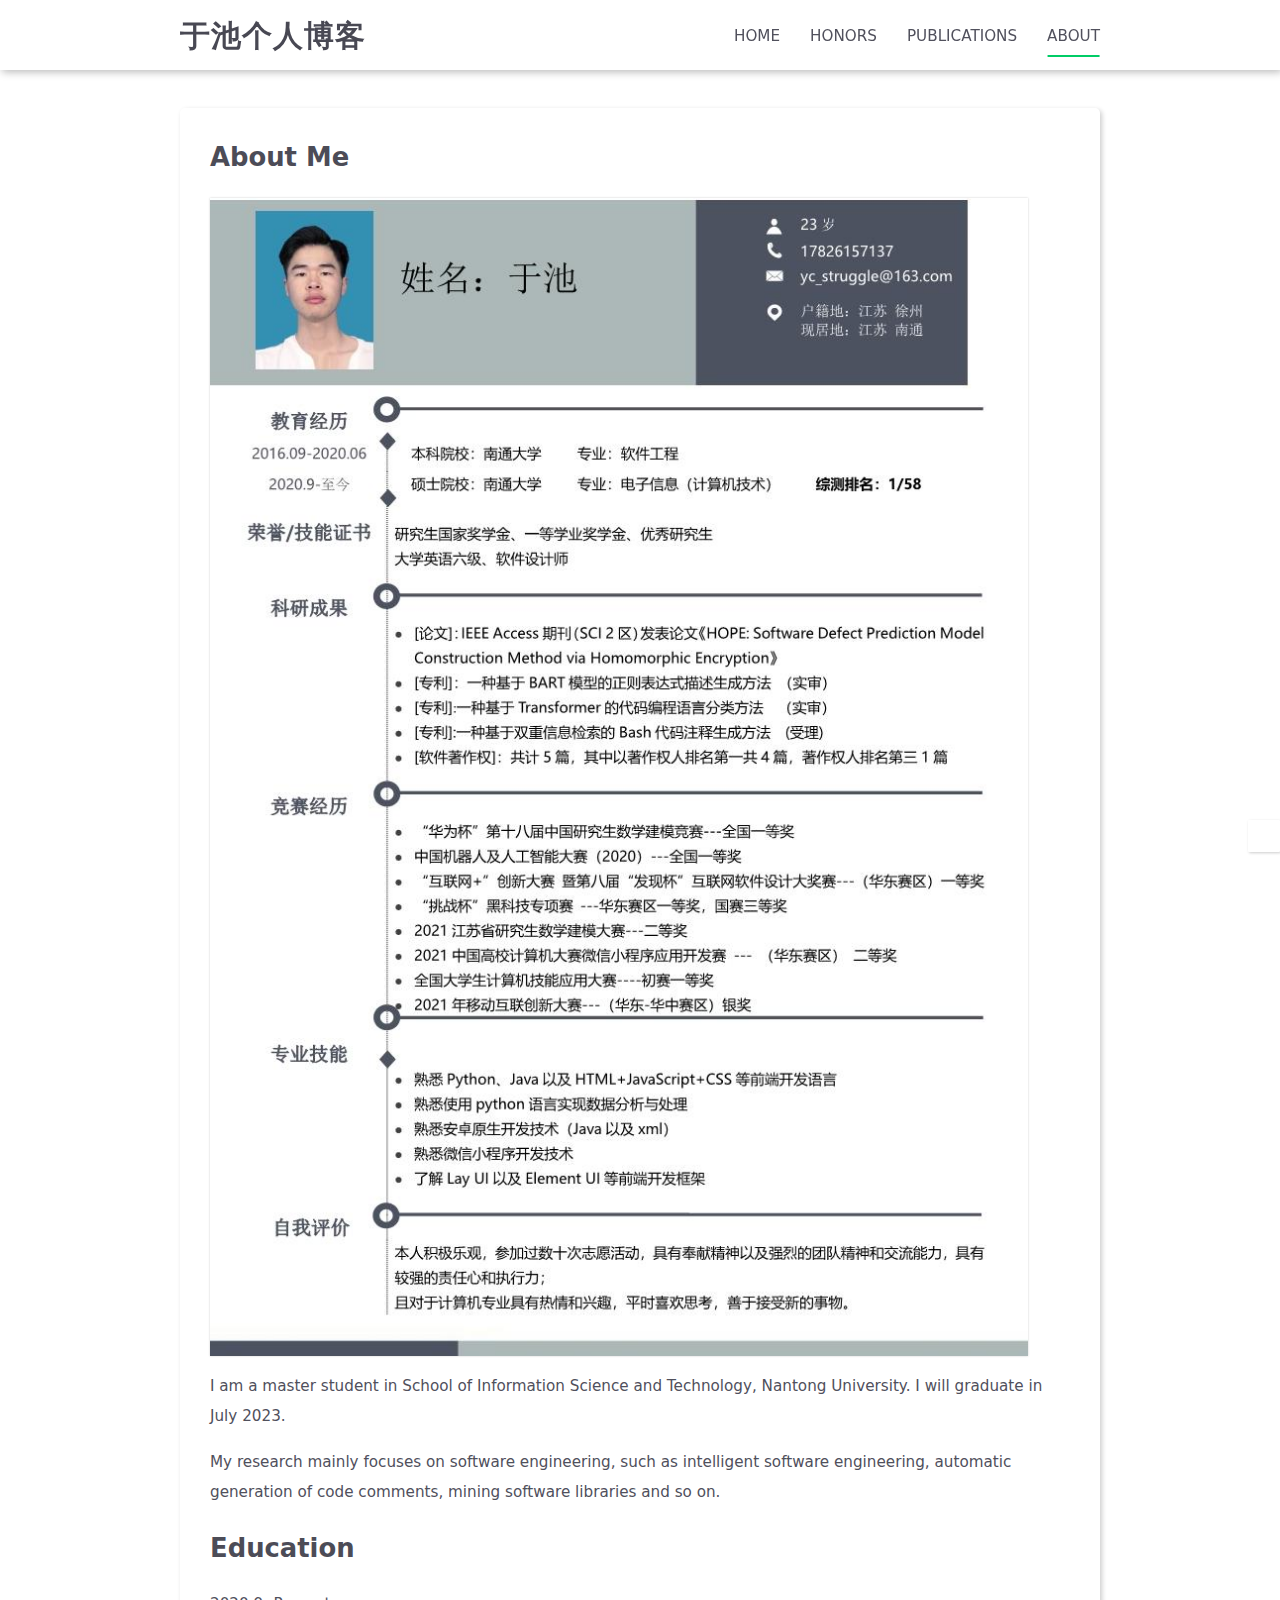
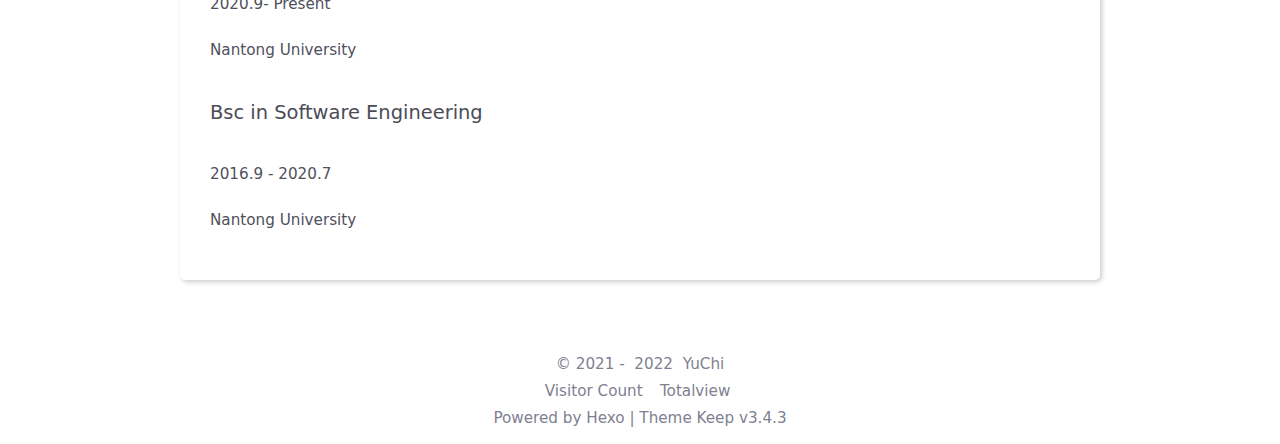
==== commit 8969aa7b: "Site updated: 2022-04-06 14:04:26" ====
--- a/about/index.html
+++ b/about/index.html
@@ -182,7 +182,7 @@
             
               <span>2021</span>&nbsp;-&nbsp;
             
-            2021&nbsp;<i class="fas fa-heart icon-animate"></i>&nbsp;<a href="/">YuChi</a>
+            2022&nbsp;<i class="fas fa-heart icon-animate"></i>&nbsp;<a href="/">YuChi</a>
         </div>
         
             <script async data-pjax src="//busuanzi.ibruce.info/busuanzi/2.3/busuanzi.pure.mini.js"></script>
